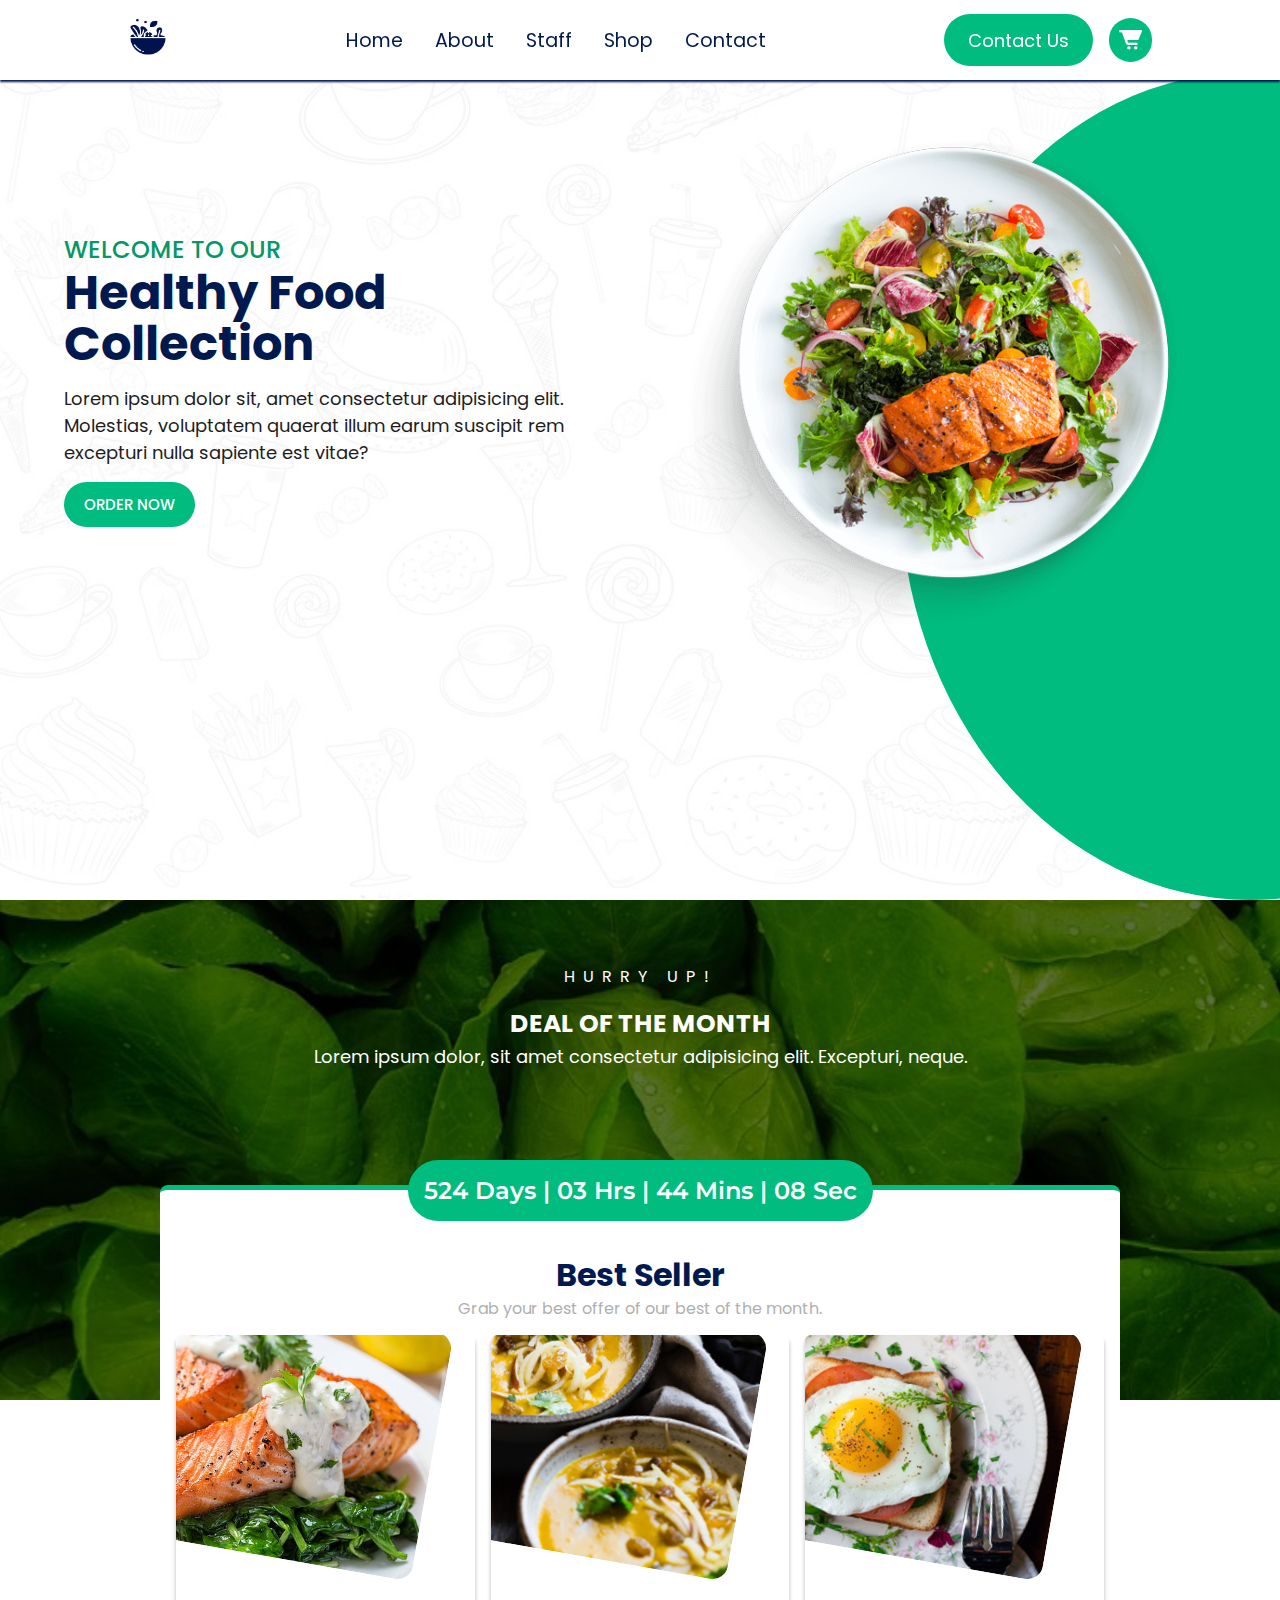
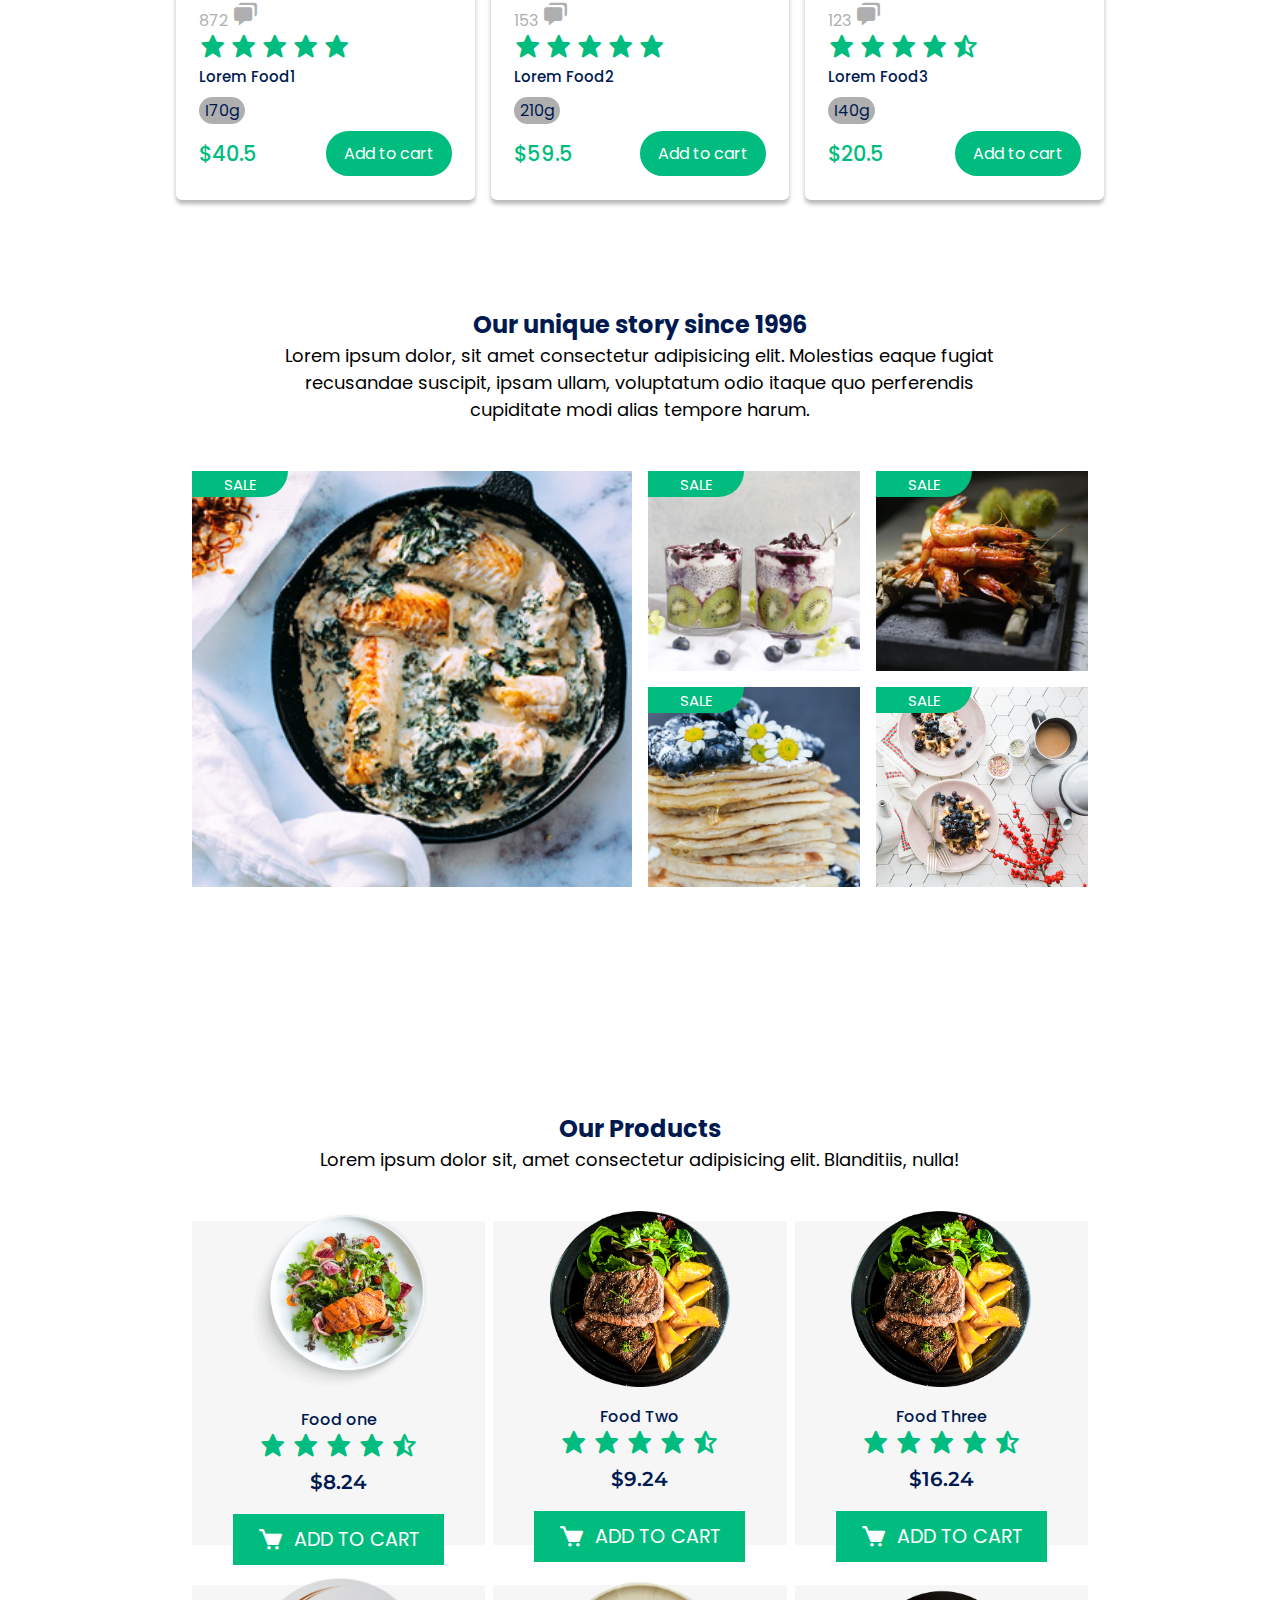
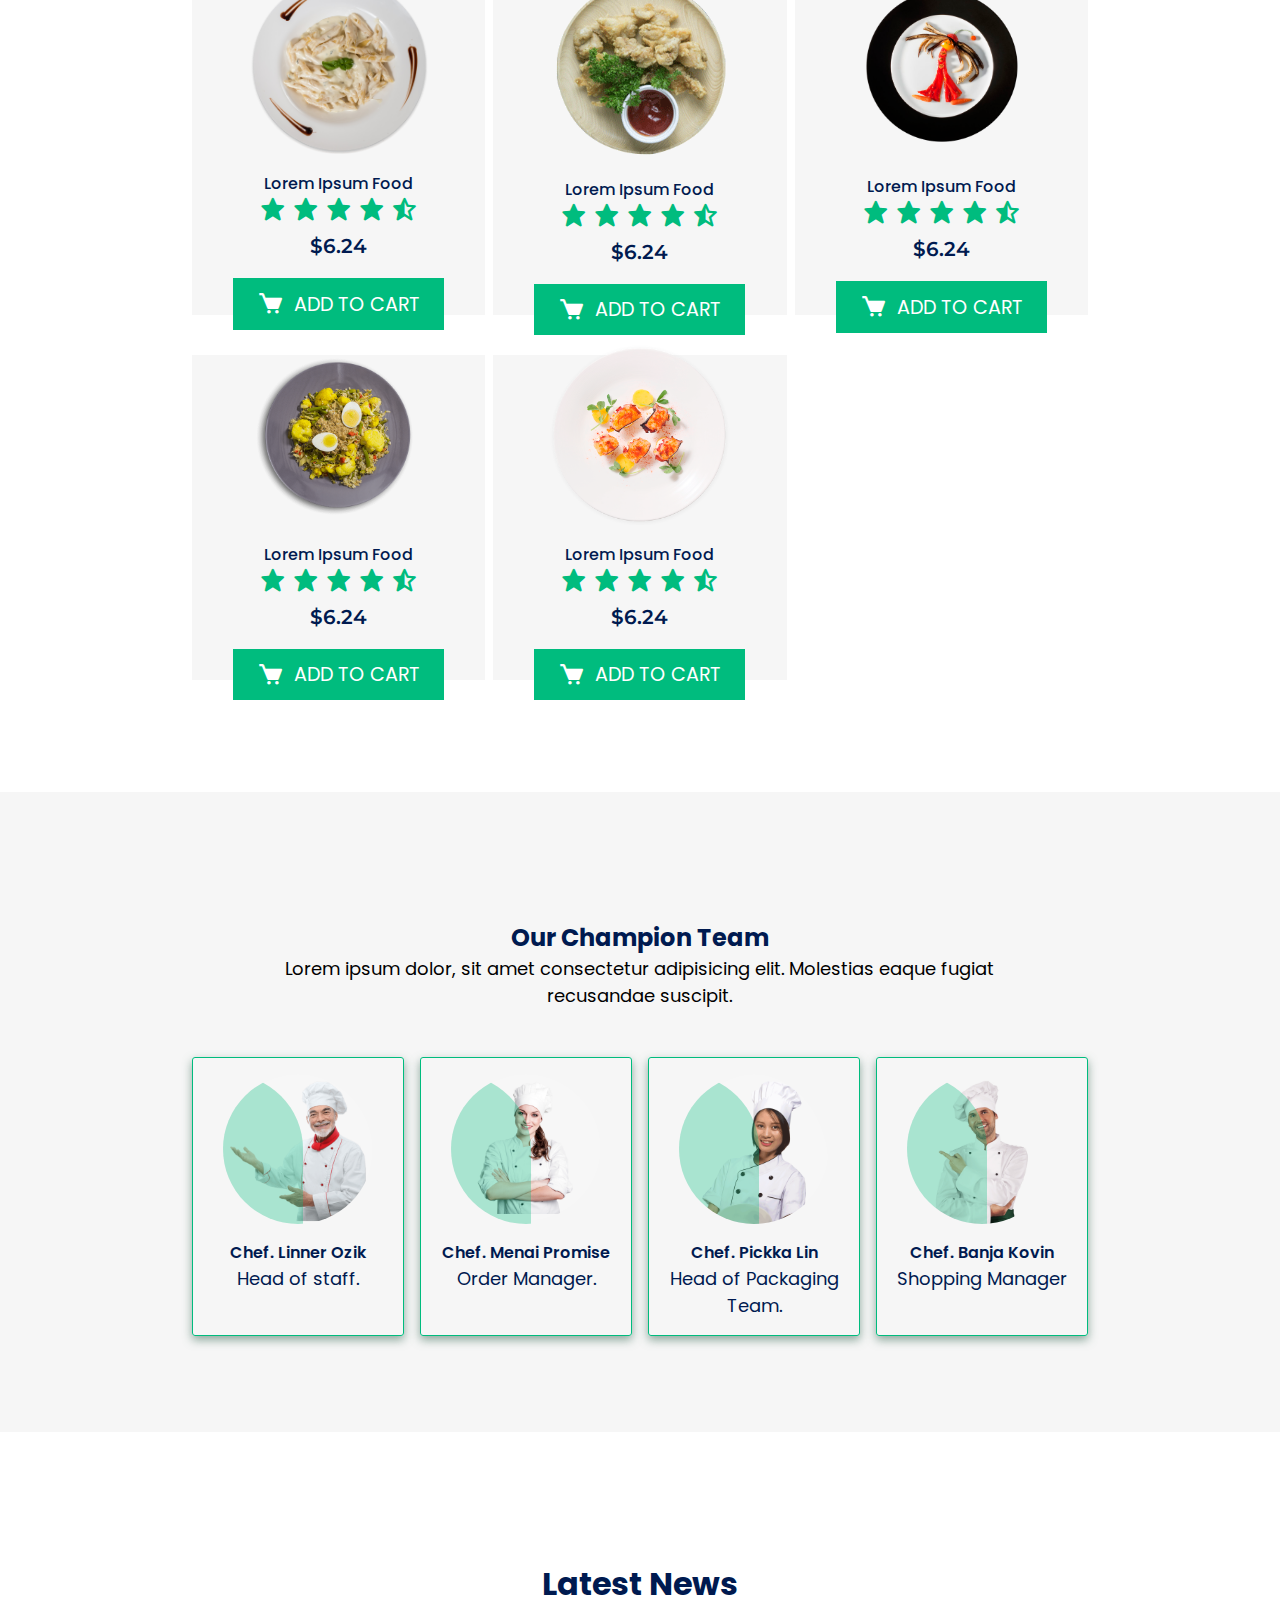
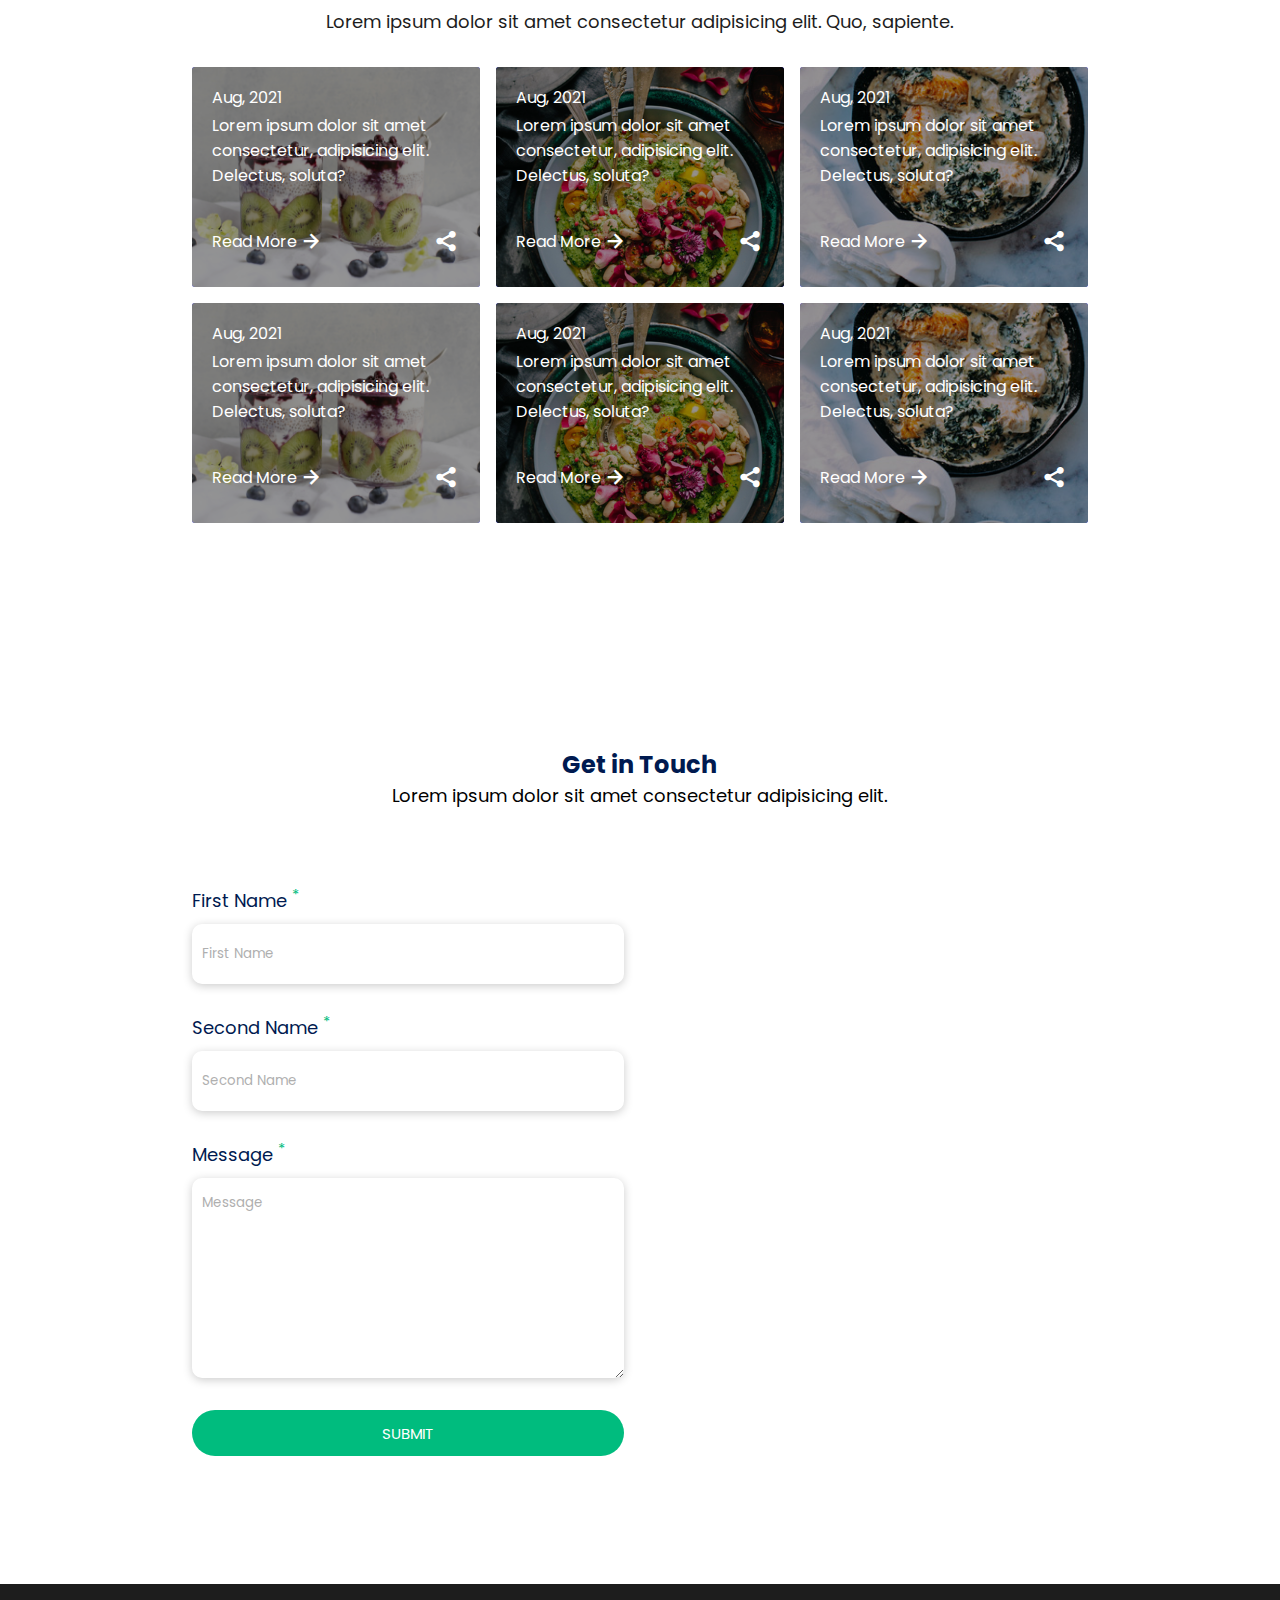
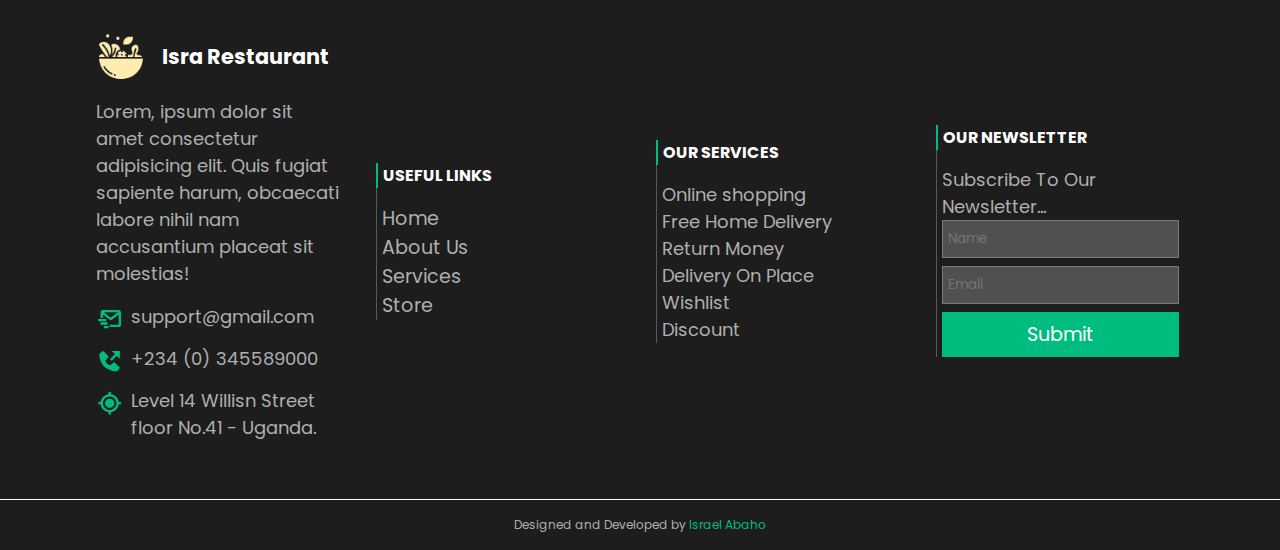
==== index.html @ c5d2b2a1 "final commitment" ====
<!DOCTYPE html>
<html lang="en">
<head>
    <meta charset="UTF-8">
    <meta http-equiv="X-UA-Compatible" content="IE=edge">
    <meta name="viewport" content="width=device-width, initial-scale=1.0">
    <title>Isra Restaurant</title>
    <link rel="stylesheet" href="./main.css">
    <link href='https://unpkg.com/boxicons@2.0.9/css/boxicons.min.css' rel='stylesheet'>
    
    
</head>
<body>

    <header class="header headerBG">
        <div class="logoDiv">
            <a href="#home"><img src="./Images/Logo.png" alt="Logo Image" class="logo"></a>
        </div>
        <div class="navBar" id="nav_bar">
            <ul class="navList">
                <li class="navItem"><a href="#home" class="navLink">Home</a></li>
                <li class="navItem"><a href="#about" class="navLink">About</a></li>
                <li class="navItem"><a href="#staff" class="navLink">Staff</a></li>
                <li class="navItem"><a href="#shop" class="navLink">Shop</a></li>
                <li class="navItem"><a href="#contact" class="navLink">Contact</a></li>
                <div class="headerFooterDiv">
                    <p><b>Isra Restaurant</b> has stored prepared and served for 25 years.</p>
                </div>
            </ul>
            <div class="closeIconDiv" id="closeId">
                <i class='bx bxs-x-circle icon closeIcon'></i>
            </div>
        </div>

        <div class="contactBtn">
            <a href="#contact" class="contactLink">Contact Us</a>
            <div class="cartDiv">
                <a href="./cart.html">  <i class='bx bxs-cart-alt icon cartIcon'></i></a>
                </div>
        </div>
        
        <div class="toggleDiv" id="toggleId">
            <i class='bx bx-dialpad-alt icon toggleIcon'></i>
        </div>

    </header>

    <section class="homeSection" id="home">

        <div class="content grid ">
            <div class="homeText">
                <span>WELCOME TO OUR</span>
                <h1 class="introText">Healthy Food Collection</h1>
                <p class="homeParagraph">
                    Lorem ipsum dolor sit, amet consectetur adipisicing elit. Molestias, voluptatem quaerat illum earum suscipit rem excepturi nulla sapiente est vitae?
                </p>

                <div class="btn">
                    <a href="#shop">Order Now</a>
                </div>
            </div>

            <div class="homeImg">
                <img src="./Images/7.png" alt="Home Food Image" class="home_Image">
            </div>

        </div>

        <div class="circle"></div>

    </section>


<!-- OFFER SECTION -------------------------------------------------->
    <section class="offerSection">
        <div class="sectionBanner">
            <span>HURRY UP!</span>
            <h1>DEAL OF THE MONTH</h1>
            <p>Lorem ipsum dolor, sit amet consectetur adipisicing elit. Excepturi, neque.</p>
        </div>
        <div class="empty"></div>
        <div class="offerContent">
            <div class="countdown">
                00  <span>Days</span> :
                00  <span>Hrs</span> :
                00 <span>Min</span> :
                00 <span>Sec</span>
            </div>

            <div class="sectionTitle">
                <h1>Best Seller</h1>
                <span class="subTitle">Grab your best offer of our best of the month.</span>
            </div>

            <div class="contentWrapper grid">
                <div class="boxDiv">
                    <div class="imgDiv">
                        <img src="./Images/image1.jpg" alt="Food Image">
                    </div>
                    <div class="imgDesc">
                        <span class="commentCount">
                            872 <i class='bx bxs-chat comIcon'></i>
                        </span>
                        <span class="stars">
                            <i class='bx bxs-star starIcon' ></i>
                            <i class='bx bxs-star starIcon' ></i>
                            <i class='bx bxs-star starIcon' ></i>
                            <i class='bx bxs-star starIcon' ></i>
                            <i class='bx bxs-star starIcon' ></i>
                        </span>
                        <span class="text">
                            Lorem Food1
                        </span>

                        <span class="Gtext">
                            I70g
                        </span>
                        <span class="price">
                            <div>$40.5</div>
                            <div> <button type="button" class="toCartBtn" value="productValue">Add to cart</button></div>
                            
                        </span>
                    </div>

                   
                </div>
                <div class="boxDiv">
                    <div class="imgDiv">
                        <img src="./Images/img21.jpg" alt="Food Image">
                    </div>
                    <div class="imgDesc">
                        <span class="commentCount">
                            153 <i class='bx bxs-chat comIcon'></i>
                        </span>
                        <span class="stars">
                            <i class='bx bxs-star starIcon' ></i>
                            <i class='bx bxs-star starIcon' ></i>
                            <i class='bx bxs-star starIcon' ></i>
                            <i class='bx bxs-star starIcon' ></i>
                            <i class='bx bxs-star starIcon' ></i>
                        </span>
                        <span class="text">
                            Lorem Food2
                        </span>

                        <span class="Gtext">
                            210g
                        </span>
                        <span class="price">
                            <div>$59.5</div>
                            <div> <button type="button" class="toCartBtn" value="productValue">Add to cart</button></div>
                            
                        </span>
                </div>
                </div>
                <div class="boxDiv">
                    <div class="imgDiv">
                        <img src="./Images/img15.jpg" alt="Food Image">
                    </div>
                    
                    <div class="imgDesc">
                        <span class="commentCount">
                            123 <i class='bx bxs-chat comIcon'></i>
                        </span>
                        <span class="stars">
                            <i class='bx bxs-star starIcon' ></i>
                            <i class='bx bxs-star starIcon' ></i>
                            <i class='bx bxs-star starIcon' ></i>
                            <i class='bx bxs-star starIcon' ></i>
                            <i class='bx bxs-star-half starIcon' ></i>
                        </span>
                        <span class="text">
                            Lorem Food3
                        </span>

                        <span class="Gtext">
                            I40g
                        </span>
                        <span class="price">
                            <div>$20.5</div>
                            <div> <button type="button" class="toCartBtn" value="productValue">Add to cart</button></div>
                            
                        </span>
                </div>

            </div>
              
        </div>

    </section>

    <!-- ABOUT  SECTION ===================================================== -->

    <section class="section aboutSection" id ="about">
        <div class="sectionContent container">
           <div class="sectionIntro">
               <div class="headerInfo">
                   <h2 class="title">Our unique story since 1996</h2>
                   <p>Lorem ipsum dolor, sit amet consectetur adipisicing elit. Molestias eaque fugiat recusandae suscipit, ipsam ullam, voluptatum odio itaque quo perferendis cupiditate modi alias tempore harum.</p>
               </div>
           </div>
           <div class="sectionData">
              <div class="leftImg">
                  <img src="./Images/img10.jpg" alt="Food Image">
              </div>
              <div class="rightImgs">
                  <div class="rightImg">
                      <img src="./Images/img4.jpg" alt="Food Image">
                  </div>
                  <div class="rightImg">
                      <img src="./Images/img1.jpg" alt="Food Image">
                  </div>
                  <div class="rightImg">
                      <img src="./Images/img12.jpg" alt="Food Image">
                  </div>
                  <div class="rightImg">
                      <img src="./Images/img5.jpg" alt="Food Image">
                  </div>
              </div>
           </div>
        </div>
    </section>

    
<!-- PRODUCT SECTION ---------------------------------------- -->
    <section class="productionSection section" id="shop"> 
        <div class="sectionIntro">
            <div class="headerInfo container">
                <h2 class="title">Our Products</h2>
                <p>Lorem ipsum dolor sit, amet consectetur adipisicing elit. Blanditiis, nulla!</p>
            </div>
        </div>
        <div class="boxesContainer container">
              <div class="boxContent">
                  <div class="boxImgDiv">
                      <img src="./Images/7.png" alt="Food Image" class="boxImg">
                  </div>
                  <div class="imgDesc">
                      <span class="imageTitle">Food one</span>
                  </div>
                  
                    <span class="stars">
                        <i class='bx bxs-star starIcon' ></i>
                        <i class='bx bxs-star starIcon' ></i>
                        <i class='bx bxs-star starIcon' ></i>
                        <i class='bx bxs-star starIcon' ></i>
                        <i class='bx bxs-star-half starIcon' ></i>
                    </span>
                    <span class="boxImgPrice">
                        $8.24
                    </span>
                    <div class="boxImgBtn">
                        <button type="button" class="addToCartBtn" ><i class='bx bxs-cart'  ></i>ADD TO CART</button>
                    </div>
              </div>
              <div class="boxContent">
                  <div class="boxImgDiv">
                      <img src="./Images/imagePng.png" alt="Food Image" class="boxImg">
                  </div>
                  <div class="imgDesc">
                      <span class="imageTitle">Food Two</span>
                  </div>
                  
                    <span class="stars">
                        <i class='bx bxs-star starIcon' ></i>
                        <i class='bx bxs-star starIcon' ></i>
                        <i class='bx bxs-star starIcon' ></i>
                        <i class='bx bxs-star starIcon' ></i>
                        <i class='bx bxs-star-half starIcon' ></i>
                    </span>
                    <span class="boxImgPrice">
                        $9.24
                    </span>
                    <div class="boxImgBtn">
                        <button type="button" class="addToCartBtn"><i class='bx bxs-cart' ></i>ADD TO CART</button>
                    </div>
              </div>
              <div class="boxContent">
                  <div class="boxImgDiv">
                      <img src="./Images/imagePng.png" alt="Food Image" class="boxImg">
                  </div>
                  <div class="imgDesc">
                      <span class="imageTitle">Food Three</span>
                  </div>
                  
                    <span class="stars">
                        <i class='bx bxs-star starIcon' ></i>
                        <i class='bx bxs-star starIcon' ></i>
                        <i class='bx bxs-star starIcon' ></i>
                        <i class='bx bxs-star starIcon' ></i>
                        <i class='bx bxs-star-half starIcon' ></i>
                    </span>
                    <span class="boxImgPrice">
                        $16.24
                    </span>
                    <div class="boxImgBtn">
                        <button type="button" class="addToCartBtn"><i class='bx bxs-cart' ></i>ADD TO CART</button>
                    </div>
              </div>
              <div class="boxContent">
                  <div class="boxImgDiv">
                      <img src="./Images/imagepng4.png" alt="Food Image" class="boxImg">
                  </div>
                  <div class="imgDesc">
                      <span class="imageTitle">Lorem Ipsum Food</span>
                  </div>
                  
                    <span class="stars">
                        <i class='bx bxs-star starIcon' ></i>
                        <i class='bx bxs-star starIcon' ></i>
                        <i class='bx bxs-star starIcon' ></i>
                        <i class='bx bxs-star starIcon' ></i>
                        <i class='bx bxs-star-half starIcon' ></i>
                    </span>
                    <span class="boxImgPrice">
                        $6.24
                    </span>
                    <div class="boxImgBtn">
                        <button type="button" class="addToCart"><i class='bx bxs-cart' ></i>ADD TO CART</button>
                    </div>
              </div>
              <div class="boxContent sHide">
                  <div class="boxImgDiv">
                      <img src="./Images/imgP.png" alt="Food Image" class="boxImg">
                  </div>
                  <div class="imgDesc">
                      <span class="imageTitle">Lorem Ipsum Food</span>
                  </div>
                  
                    <span class="stars">
                        <i class='bx bxs-star starIcon' ></i>
                        <i class='bx bxs-star starIcon' ></i>
                        <i class='bx bxs-star starIcon' ></i>
                        <i class='bx bxs-star starIcon' ></i>
                        <i class='bx bxs-star-half starIcon' ></i>
                    </span>
                    <span class="boxImgPrice">
                        $6.24
                    </span>
                    <div class="boxImgBtn">
                        <button type="button" class="addToCart"><i class='bx bxs-cart' ></i>ADD TO CART</button>
                    </div>
              </div>
              <div class="boxContent sHide">
                  <div class="boxImgDiv">
                      <img src="./Images/imgPng7.png" alt="Food Image" class="boxImg">
                  </div>
                  <div class="imgDesc">
                      <span class="imageTitle">Lorem Ipsum Food</span>
                  </div>
                  
                    <span class="stars">
                        <i class='bx bxs-star starIcon' ></i>
                        <i class='bx bxs-star starIcon' ></i>
                        <i class='bx bxs-star starIcon' ></i>
                        <i class='bx bxs-star starIcon' ></i>
                        <i class='bx bxs-star-half starIcon' ></i>
                    </span>
                    <span class="boxImgPrice">
                        $6.24
                    </span>
                    <div class="boxImgBtn">
                        <button type="button" class="addToCart"><i class='bx bxs-cart' ></i>ADD TO CART</button>
                    </div>
              </div>
              <div class="boxContent sHide">
                  <div class="boxImgDiv">
                      <img src="./Images/imgPng6.png" alt="Food Image" class="boxImg">
                  </div>
                  <div class="imgDesc">
                      <span class="imageTitle">Lorem Ipsum Food</span>
                  </div>
                  
                    <span class="stars">
                        <i class='bx bxs-star starIcon' ></i>
                        <i class='bx bxs-star starIcon' ></i>
                        <i class='bx bxs-star starIcon' ></i>
                        <i class='bx bxs-star starIcon' ></i>
                        <i class='bx bxs-star-half starIcon' ></i>
                    </span>
                    <span class="boxImgPrice">
                        $6.24
                    </span>
                    <div class="boxImgBtn">
                        <button type="button" class="addToCart"><i class='bx bxs-cart' ></i>ADD TO CART</button>
                    </div>
              </div>
              <div class="boxContent sHide">
                  <div class="boxImgDiv">
                      <img src="./Images/imgPng5.png" alt="Food Image" class="boxImg">
                  </div>
                  <div class="imgDesc">
                      <span class="imageTitle">Lorem Ipsum Food</span>
                  </div>
                  
                    <span class="stars">
                        <i class='bx bxs-star starIcon' ></i>
                        <i class='bx bxs-star starIcon' ></i>
                        <i class='bx bxs-star starIcon' ></i>
                        <i class='bx bxs-star starIcon' ></i>
                        <i class='bx bxs-star-half starIcon' ></i>
                    </span>
                    <span class="boxImgPrice">
                        $6.24
                    </span>
                    <div class="boxImgBtn">
                        <button type="button" class="addToCart"><i class='bx bxs-cart' ></i>ADD TO CART</button>
                    </div>
              </div>
          
        </div>
    </section> 

    <!-- CHEF SECTION ================================================ -->
    <section class="section staffSection" id="staff">
        <div class="sectionContent container">
           <div class="sectionIntro">
               <div class="headerInfo">
                   <h2 class="title">Our Champion Team</h2>
                   <p>Lorem ipsum dolor, sit amet consectetur adipisicing elit. Molestias eaque fugiat recusandae suscipit.</p>
               </div>
           </div>

           <div class="chefData" id="chef_Data">
            <div class="chefBox">
               <div class="chefImg"> <img src="./Images/chef4.png" alt="Food Image"></div>
                <span>Chef. Linner Ozik</span>
                <p>Head of staff.</p>
            </div>
            <div class="chefBox ">
                <div class="chefImg"> <img src="./Images/chef2.png" alt="Food Image"></div>
                <span>Chef. Menai Promise</span>
                <p>Order Manager.</p>
            </div>
            <div class="chefBox ">
                <div class="chefImg"> <img src="./Images/chef3.png" alt="Food Image"></div>
                <span>Chef. Pickka Lin</span>
                <p>Head of Packaging Team.</p>
            </div>
            <div class="chefBox ">
                <div class="chefImg"> <img src="./Images/chef1.png" alt="Food Image"></div>
                <span>Chef. Banja Kovin</span>
                <p>Shopping Manager</p>
            </div>

            <!-- <div class="btn" id="btn">
                <button type="button">View All</button>
            </div> -->
        </div>
   </div>
    </section>

    <!-- LATEST NEWS SECTION --------------------------------------------->

    <section class="newsSection section">
        <div class="container">
            <div class="sectionIntro">
                <h1 class="title">Latest News</h1>
            <p class="subTitle">Lorem ipsum dolor sit amet consectetur adipisicing elit. Quo, sapiente.</p>
            </div>
            <div class="sectionContent ">
                <div class="boxes grid ">
                    
                        <div class="box">
                            <img src="./Images/img4.jpg" alt="Food image">
                            <div class="boxInfo">
                             <div class="infoTop">
                                 <span class="date">Aug, 2021</span>
                                 <span class="details">Lorem ipsum dolor sit amet consectetur, adipisicing elit. Delectus, soluta?</span>
                             </div>
                             <div class="infoBottom">
                                 <a href="#">Read More <i class='bx bx-right-arrow-alt'></i></a>
                                 <i class='bx bxs-share-alt shareIcon' ></i>
                             </div>
                            </div>
                         </div>
                  
                   
                        <div class="box">
                            <img src="./Images/img7.jpg" alt="Food image">
                            <div class="boxInfo">
                             <div class="infoTop">
                                 <span class="date">Aug, 2021</span>
                                 <span class="details">Lorem ipsum dolor sit amet consectetur, adipisicing elit. Delectus, soluta?</span>
                             </div>
                             <div class="infoBottom">
                                 <a href="#">Read More <i class='bx bx-right-arrow-alt'></i></a>
                                 <i class='bx bxs-share-alt shareIcon' ></i>
                             </div>
                            </div>
                         </div>
                    
                    
                        <div class="box">
                            <img src="./Images/img10.jpg" alt="Food image">
                            <div class="boxInfo">
                             <div class="infoTop">
                                 <span class="date">Aug, 2021</span>
                                 <span class="details">Lorem ipsum dolor sit amet consectetur, adipisicing elit. Delectus, soluta?</span>
                             </div>
                             <div class="infoBottom">
                                 <a href="#">Read More <i class='bx bx-right-arrow-alt'></i></a>
                                 <i class='bx bxs-share-alt shareIcon' ></i>
                             </div>
                            </div>
                         </div>
                        <div class="box sHideNews">
                            <img src="./Images/img4.jpg" alt="Food image">
                            <div class="boxInfo">
                             <div class="infoTop">
                                 <span class="date">Aug, 2021</span>
                                 <span class="details">Lorem ipsum dolor sit amet consectetur, adipisicing elit. Delectus, soluta?</span>
                             </div>
                             <div class="infoBottom">
                                 <a href="#">Read More <i class='bx bx-right-arrow-alt'></i></a>
                                 <i class='bx bxs-share-alt shareIcon' ></i>
                             </div>
                            </div>
                         </div>
                  
                   
                        <div class="box sHideNews">
                            <img src="./Images/img7.jpg" alt="Food image">
                            <div class="boxInfo">
                             <div class="infoTop">
                                 <span class="date">Aug, 2021</span>
                                 <span class="details">Lorem ipsum dolor sit amet consectetur, adipisicing elit. Delectus, soluta?</span>
                             </div>
                             <div class="infoBottom">
                                 <a href="#">Read More <i class='bx bx-right-arrow-alt'></i></a>
                                 <i class='bx bxs-share-alt shareIcon' ></i>
                             </div>
                            </div>
                         </div>
                    
                    
                        <div class="box sHideNews">
                            <img src="./Images/img10.jpg" alt="Food image">
                            <div class="boxInfo">
                             <div class="infoTop">
                                 <span class="date">Aug, 2021</span>
                                 <span class="details">Lorem ipsum dolor sit amet consectetur, adipisicing elit. Delectus, soluta?</span>
                             </div>
                             <div class="infoBottom">
                                 <a href="#">Read More <i class='bx bx-right-arrow-alt'></i></a>
                                 <i class='bx bxs-share-alt shareIcon' ></i>
                             </div>
                            </div>
                         </div>
                

                </div>
              
            </div>
        </div>
    </section>

    <!-- CONTACT US SECTION -->

   <section class="contactSection section" id="contact">
       <div class="contactContent container">
           <div class="sectionIntro">
            <h2 class="title">
                Get in Touch
            </h2>
            <p class="subTitle">Lorem ipsum dolor sit amet consectetur adipisicing elit.</p>
        </div>
        <div class="contactRow">
            <div class="col">
                <form action="">
                    <div class="names">
                        <div>
                        <label for="FName">First Name <sup>*</sup></label>
                        <input type="text" id="SName" required placeholder="First Name">
                        </div>
                        <div>
                        <label for="SName">Second Name <sup>*</sup></label>
                        <input type="text" id="SName" required placeholder="Second Name">
                        </div>
                    </div>
            
                    <label for="Message">Message <sup>*</sup></label>
                    <textarea  id="Message" placeholder="Message" ></textarea>
            
                    <button type="submit">Submit</button>
                </form>
            </div>
            
            <div class="col">
                <iframe src="https://www.google.com/maps/embed?pb=!1m16!1m12!1m3!1d31918.52213869919!2d32.47193393817056!3d0.0708801958627508!2m3!1f0!2f0!3f0!3m2!1i1024!2i768!4f13.1!2m1!1sla%20feve%20hotel%20entebbe!5e0!3m2!1sen!2sug!4v1631544401631!5m2!1sen!2sug"  style="border:0;" allowfullscreen=""></iframe>
            </div>
        </div>
            
       </div>
   </section>

    
<!-- FOOTER SECTION ----------------------- -->
<section class="footerSection">
    <div class="contentContainer container">
        <div class="footerIntro">
            <div class="footerLogoDiv">
                <img src="./Images/Logo.png" class="logo">
                <span class="hotelName">
                    Isra Restaurant
                </span>
            </div>
            <p>Lorem, ipsum dolor sit amet consectetur adipisicing elit. Quis fugiat sapiente harum, obcaecati labore nihil nam accusantium placeat sit molestias!</p>

            <div class="footContactDetails">
                <div class="info">
                    <div class="iconDiv"><i class='bx bx-mail-send' ></i></div>
                    <span>support@gmail.com</span>
                </div>

                <div class="info">
                    <div class="iconDiv"><i class='bx bxs-phone-outgoing'></i></div>
                    <span>+234 (0) 345589000</span>
                </div>

                <div class="info">
                    <div class="iconDiv"><i class='bx bx-current-location' ></i></div>
                    <span>Level 14 Willisn Street floor No.41 - Uganda.</span>
                </div>
            </div>
        </div>

        <div class="linksDiv">
            <div class="footersectionTitle">
                <h5>USEFUL LINKS</h5>
            </div>
            <ul>
                <li class="navItem"><a href="#Home" class="navLink">Home</a></li>
                <li class="navItem"><a href="#about" class="navLink">About Us</a></li>
                <li class="navItem"><a href="#services" class="navLink">Services</a></li>
                <li class="navItem"><a href="#store" class="navLink">Store</a></li>
            </ul>
        </div>

        <div class="linksDiv">
            <div class="footersectionTitle">
                <h5>OUR SERVICES</h5>
            </div>
            <ul>
                <span>Online shopping</span>
                <span>Free Home Delivery</span>
                <span>Return Money</span>
                <span>Delivery On Place</span>
                <span>Wishlist</span>
                <span>Discount</span>
            </ul>
        </div>

        <div class="linksDiv footerForm">
            <div class="footersectionTitle">
                <h5> OUR NEWSLETTER</h5>
            </div>
             
            <form action="">
                <label> Subscribe To Our Newsletter...</label>
                <input type="text" placeholder="Name" required>
                <input type="email" placeholder="Email" required>
                <button type="submit">Submit</button>
            </form>
        </div>

    </div>
    <div class="copyrightDiv">
        Designed and Developed by <span>Israel Abaho</span>
    </div>
</section>



<script src="./main.js"></script>
</body>
</html>
---- main.css ----
@import url("https://fonts.googleapis.com/css2?family=Poppins:wght@300;400;500&display=swap");
@import url("https://fonts.googleapis.com/css2?family=Montserrat:wght@500;600&display=swap");
:root {
  --primaryColor: rgb(0, 188, 126);
  --primaryHover: rgb(5, 151, 103);
  --secondaryColor: rgb(0, 26, 80);
  --secondaryHover: rgb(2, 36, 107);
  --textColor: rgb(255, 255, 255);
  --footerBgColor: rgb(29, 29, 29);
  --paragraphColor: rgb(175, 175, 175);
  --greyBG: rgb(246, 246, 246);
}

* {
  padding: 0;
  margin: 0;
  -webkit-box-sizing: border-box;
          box-sizing: border-box;
  font-family: "Poppins", sans-serif;
}

html {
  scroll-behavior: smooth;
}

img {
  width: 100%;
}

.grid {
  display: -ms-grid;
  display: grid;
  gap: 1rem;
}

.container {
  margin-left: 1.5rem;
  margin-right: 1.5rem;
}

.section {
  padding: 4rem 0 2rem;
}

.icon {
  font-size: 2rem;
}

.btn {
  margin: 1rem 0;
}

a {
  text-decoration: none;
}

li {
  list-style: none;
}

.section .title {
  color: var(--secondaryColor);
  text-align: center;
}

.header {
  position: fixed;
  height: 3rem;
  width: 100%;
  display: -webkit-box;
  display: -ms-flexbox;
  display: flex;
  -webkit-box-align: center;
      -ms-flex-align: center;
          align-items: center;
  -webkit-box-pack: justify;
      -ms-flex-pack: justify;
          justify-content: space-between;
  padding: 2rem 1rem;
  background: white;
  -webkit-box-shadow: 0 2px 2px var(--secondaryColor);
          box-shadow: 0 2px 2px var(--secondaryColor);
  z-index: 100;
}

.header .logoDiv {
  padding: 1rem 0;
}

.header .logoDiv .logo {
  width: 40px;
  cursor: pointer;
}

.header .toggleDiv .toggleIcon {
  color: var(--secondaryColor);
  font-weight: 500;
  font-size: 2rem;
  cursor: pointer;
}

.contactBtn {
  display: -webkit-box;
  display: -ms-flexbox;
  display: flex;
  -webkit-box-align: center;
      -ms-flex-align: center;
          align-items: center;
}

.contactBtn .contactLink {
  padding: 0.8rem 1.5rem;
  background: var(--primaryColor);
  border-radius: 3rem;
  color: var(--textColor);
}

.contactBtn .contactLink:hover {
  background: var(--primaryHover);
}

.contactBtn .cartDiv {
  margin-left: 1rem;
}

.contactBtn .cartDiv .cartIcon {
  color: var(--textColor);
  cursor: pointer;
  font-size: 1.8rem;
  -webkit-transition: color 0.2s;
  transition: color 0.2s;
  background: var(--primaryColor);
  padding: 8px;
  border-radius: 50%;
}

.contactBtn .cartDiv .cartIcon:hover {
  color: var(--secondaryHover);
}

.contactBtn .contactBtn:hover {
  background: var(--primaryHover);
}

@media screen and (max-width: 767px) {
  .navBar {
    position: fixed;
    background: var(--primaryColor);
    left: 0;
    right: 0;
    top: -500%;
    padding: 2rem;
    border-bottom: 2px solid var(--secondaryColor);
    -webkit-transition: 0.3s;
    transition: 0.3s;
    z-index: 100;
  }
  .navBar .navList {
    display: -ms-grid;
    display: grid;
    -webkit-box-align: center;
        -ms-flex-align: center;
            align-items: center;
    -webkit-box-pack: center;
        -ms-flex-pack: center;
            justify-content: center;
    text-align: center;
    gap: 1.5rem;
  }
  .navBar .navList .navItem .navLink {
    font-size: 1.1rem;
    color: var(--textColor);
    font-weight: 400;
    position: relative;
  }
  .navBar .navList .navItem .navLink::before {
    content: "";
    position: absolute;
    height: 2px;
    width: 100%;
    background: var(--secondaryColor);
    bottom: -4px;
    border-radius: 3rem;
    -webkit-transition: 0.3s;
    transition: 0.3s;
    -webkit-transform: scale(0);
            transform: scale(0);
  }
  .navBar .navList .navItem .navLink:hover::before {
    -webkit-transform: scale(1);
            transform: scale(1);
  }
  .navBar .navList .navItem .navLink:hover {
    font-weight: 500;
    letter-spacing: 1px;
    color: var(--secondaryColor);
    -webkit-transition: 0.2s;
    transition: 0.2s;
  }
  .navBar .navList .headerFooterDiv {
    color: var(--textColor);
    margin-top: 1rem;
    padding-top: 10px;
    border-top: 1.5px solid var(--textColor);
  }
  .closeIconDiv {
    position: absolute;
    top: 1rem;
  }
  .closeIconDiv .closeIcon {
    color: var(--textColor);
    -webkit-transition: 0.2s;
    transition: 0.2s;
    cursor: pointer;
  }
  .closeIconDiv .closeIcon:hover {
    -webkit-transform: rotate(360deg);
            transform: rotate(360deg);
    color: var(--secondaryColor);
  }
}

.showNavBar {
  top: 0;
}

.homeSection {
  width: 100%;
  height: 100vh;
  background: url(./Images/bannerImg.jpg);
  background-position: center;
  background-size: cover;
  padding-top: 6rem;
  position: relative;
  overflow: hidden;
}

.homeSection .content {
  margin-left: 1.5rem;
  margin-right: 1.5rem;
  display: -ms-grid;
  display: grid;
  gap: 0.5rem;
}

.homeSection .homeText span {
  color: var(--primaryHover);
  font-weight: 500;
  padding: 1rem 0;
}

.homeSection .homeText .introText {
  font-size: 2.5rem;
  line-height: 3.2rem;
  padding-bottom: 1rem;
  color: var(--secondaryColor);
}

.homeSection .homeText .homeParagraph {
  color: var(--footerBgColor);
  max-width: 500px;
}

.homeSection .homeText .btn {
  background: var(--primaryColor);
  padding: 10px 20px;
  border-radius: 3rem;
  cursor: pointer;
  width: -webkit-max-content;
  width: -moz-max-content;
  width: max-content;
}

.homeSection .homeText .btn a {
  color: var(--textColor);
  text-transform: uppercase;
  font-weight: 500;
  font-size: 15px;
}

.homeSection .homeText .btn:hover {
  background: var(--primaryHover);
}

.homeSection .homeImg {
  -ms-flex-item-align: center;
      -ms-grid-row-align: center;
      align-self: center;
  -ms-grid-column-align: center;
      justify-self: center;
  z-index: 2;
}

.homeSection .circle {
  position: absolute;
  content: "";
  height: 300px;
  width: 100%;
  border-radius: 50%;
  background: var(--primaryColor);
  bottom: -190px;
  left: 0;
  right: 0;
  z-index: 1;
}

.offerSection {
  width: 100%;
  position: relative;
}

.sectionBanner {
  background: -webkit-gradient(linear, left top, left bottom, from(rgba(0, 0, 0, 0.575)), to(rgba(0, 0, 0, 0.52))), url(./Images/img13.jpg);
  background: linear-gradient(rgba(0, 0, 0, 0.575), rgba(0, 0, 0, 0.52)), url(./Images/img13.jpg);
  height: 1000px;
  background-position: center;
  background-size: cover;
  background-repeat: no-repeat;
  display: -webkit-box;
  display: -ms-flexbox;
  display: flex;
  -webkit-box-orient: vertical;
  -webkit-box-direction: normal;
      -ms-flex-direction: column;
          flex-direction: column;
  -webkit-box-align: center;
      -ms-flex-align: center;
          align-items: center;
  padding-top: 3rem;
  text-align: center;
  color: var(--textColor);
}

.sectionBanner span {
  letter-spacing: 0.5rem;
  padding: 1rem;
}

.sectionBanner h1 {
  font-size: 25px;
}

.sectionBanner p {
  max-width: 80%;
  text-align: center;
  font-size: 13px;
}

.empty {
  width: 100%;
  height: 65vh;
}

.offerContent {
  position: absolute;
  background: #fff;
  top: 20%;
  width: 90%;
  left: 50%;
  right: 50%;
  -webkit-transform: translateX(-50%);
          transform: translateX(-50%);
  border-top: 5px solid var(--primaryColor);
  border-radius: 0.5rem;
}

.offerContent .countdown {
  margin: auto;
  background: var(--primaryColor);
  color: var(--textColor);
  padding: 1rem;
  width: -webkit-max-content;
  width: -moz-max-content;
  width: max-content;
  font-size: 0.85rem;
  border-radius: 2rem;
  -webkit-transform: translateY(-30px);
          transform: translateY(-30px);
  font-family: "montserrat", "san serif";
  font-weight: 600;
}

.offerContent .countdown span {
  margin: 0 1rem;
}

.offerContent .sectionTitle {
  display: -ms-grid;
  display: grid;
  text-align: center;
  padding-bottom: 1rem;
}

.offerContent .sectionTitle h1 {
  color: var(--secondaryColor);
}

.offerContent .sectionTitle .subTitle {
  padding: 0 1rem;
  line-height: 20px;
  color: var(--paragraphColor);
}

.offerContent .contentWrapper {
  padding: 0 1rem;
  gap: 1rem;
}

.offerContent .contentWrapper .boxDiv {
  display: -webkit-box;
  display: -ms-flexbox;
  display: flex;
  -webkit-box-align: center;
      -ms-flex-align: center;
          align-items: center;
  -webkit-box-orient: vertical;
  -webkit-box-direction: normal;
      -ms-flex-direction: column;
          flex-direction: column;
  -webkit-box-pack: center;
      -ms-flex-pack: center;
          justify-content: center;
  border-radius: 6px;
  -webkit-box-shadow: 0 4px 4px #b9b8b8;
          box-shadow: 0 4px 4px #b9b8b8;
  -webkit-transition: 0.3s;
  transition: 0.3s;
  overflow: hidden;
}

.offerContent .contentWrapper .boxDiv:hover {
  -webkit-transform: translateY(-5px);
          transform: translateY(-5px);
}

.offerContent .contentWrapper .boxDiv .imgDiv {
  height: 250px;
  width: 400px;
  overflow: hidden;
  border-radius: 1rem;
  -webkit-transform: rotate(10deg) translate(-95px, -20px);
          transform: rotate(10deg) translate(-95px, -20px);
}

.offerContent .contentWrapper .boxDiv .imgDiv img {
  height: 100%;
  width: 100%;
  -o-object-fit: cover;
     object-fit: cover;
  -webkit-transition: 0.6s;
  transition: 0.6s;
}

.offerContent .contentWrapper .boxDiv .imgDiv img:hover {
  -webkit-transform: scale(1.1);
          transform: scale(1.1);
}

.offerContent .contentWrapper .boxDiv .imgDesc {
  padding: 1rem 0.5rem;
  width: 90%;
}

.offerContent .contentWrapper .boxDiv .imgDesc .text {
  display: block;
  margin-bottom: 10px;
  color: var(--secondaryColor);
  font-size: 15px;
  font-weight: 500;
}

.offerContent .contentWrapper .boxDiv .imgDesc .Gtext {
  background: var(--paragraphColor);
  padding: 2px 6px;
  border-radius: 1rem;
  color: var(--secondaryColor);
}

.offerContent .contentWrapper .boxDiv .imgDesc .stars {
  color: var(--primaryColor);
}

.offerContent .contentWrapper .boxDiv .imgDesc .commentCount {
  display: block;
  color: var(--paragraphColor);
}

.offerContent .contentWrapper .boxDiv .imgDesc .price {
  color: var(--primaryColor);
  font-size: 1.3rem;
  font-weight: 500;
  display: -webkit-box;
  display: -ms-flexbox;
  display: flex;
  -webkit-box-align: center;
      -ms-flex-align: center;
          align-items: center;
  -webkit-box-pack: justify;
      -ms-flex-pack: justify;
          justify-content: space-between;
  font-family: "Montserrat", sans-serif;
}

.offerContent .contentWrapper .boxDiv button {
  background: var(--primaryColor);
  border: 2px solid var(--primaryColor);
  padding: 0.5rem 1rem;
  border-radius: 3rem;
  color: var(--textColor);
  font-size: 400;
  margin: 0.5rem 0;
  font-size: 1rem;
}

.offerContent .contentWrapper .boxDiv button:hover {
  background: var(--primaryHover);
}

.offerContent .contentWrapper .boxDiv button:focus {
  outline: none;
}

.aboutSection {
  margin-top: 20rem;
}

.sectionIntro {
  width: 100%;
  padding: 2rem 0;
  text-align: center;
  margin: 0 auto 1rem;
}

.sectionData {
  display: -ms-grid;
  display: grid;
  gap: 1rem;
}

.rightImgs {
  display: -ms-grid;
  display: grid;
  gap: 1rem;
}

.rightImgs .rightImg {
  height: 200px;
  overflow: hidden;
}

.rightImgs .rightImg img {
  height: 100%;
  -o-object-fit: cover;
     object-fit: cover;
  width: 100%;
}

.sectionData .leftImg,
.rightImgs div {
  position: relative;
  display: -ms-grid;
  display: grid;
}

.sectionData .leftImg::before,
.rightImgs div::before {
  position: absolute;
  content: "Lorem Food";
  height: 0%;
  width: 90%;
  background: rgba(0, 188, 125, 0.712);
  color: var(--textColor);
  justify-self: center;
  -ms-flex-item-align: center;
      align-self: center;
  -webkit-transition: 0.5s;
  transition: 0.5s;
  text-align: center;
  font-size: 15px;
  font-weight: bold;
  overflow: hidden;
  display: -webkit-box;
  display: -ms-flexbox;
  display: flex;
  -webkit-box-pack: center;
      -ms-flex-pack: center;
          justify-content: center;
  -webkit-box-align: center;
      -ms-flex-align: center;
          align-items: center;
}

.sectionData .leftImg:hover::before,
.rightImgs div:hover::before {
  height: 70%;
}

.sectionData .leftImg,
.rightImgs div {
  position: relative;
}

.sectionData .leftImg::after,
.rightImgs div::after {
  position: absolute;
  content: "SALE";
  height: 10px;
  width: 80px;
  background: var(--primaryColor);
  color: var(--textColor);
  top: 0;
  left: 0;
  font-size: 15px;
  padding: 0.5rem;
  display: -webkit-box;
  display: -ms-flexbox;
  display: flex;
  -webkit-box-align: center;
      -ms-flex-align: center;
          align-items: center;
  -webkit-box-pack: center;
      -ms-flex-pack: center;
          justify-content: center;
  border-bottom-right-radius: 2rem;
}

.staffSection {
  background: var(--greyBG);
}

.chefData {
  display: -ms-grid;
  display: grid;
  gap: 1rem;
}

.chefData .btn {
  display: inline-block;
  margin: auto;
}

.chefData .btn button {
  padding: 0.7rem 1.5rem;
  background: var(--secondaryColor);
  border-radius: 3rem;
  color: var(--textColor);
  border: none;
  font-size: 15px;
}

.chefData .btn button:hover {
  background: var(--secondaryHover);
}

.chefData .btn button:focus {
  outline: none;
}

.chefData .chefBox {
  -webkit-box-align: center;
      -ms-flex-align: center;
          align-items: center;
  text-align: center;
  color: var(--secondaryColor);
  border: 1px solid var(--primaryColor);
  padding: 1rem;
  border-radius: 3px;
  -webkit-box-shadow: 0 4px 10px rgba(88, 129, 112, 0.678);
          box-shadow: 0 4px 10px rgba(88, 129, 112, 0.678);
  -webkit-transition: 0.3s;
  transition: 0.3s;
}

.chefData .chefBox:hover {
  -webkit-transform: translateY(-10px);
          transform: translateY(-10px);
}

.chefData .chefBox span {
  font-weight: 600;
}

.chefData .chefImg {
  margin: auto;
  border-radius: 50%;
  height: 150px;
  width: 150px;
  position: relative;
  overflow: hidden;
  margin-bottom: 1rem;
}

.chefData .chefImg img {
  border-radius: 50%;
  -o-object-fit: cover;
     object-fit: cover;
}

.chefData .chefImg::after {
  position: absolute;
  content: "";
  border-radius: 50% 50% 0% 20%;
  background: rgba(0, 188, 125, 0.315);
  height: 100%;
  width: 100%;
  left: -70px;
}

.newsSection .sectionIntro {
  width: 100%;
  margin: auto;
  text-align: center;
}

.newsSection .sectionIntro .title {
  color: var(--secondaryColor);
}

.newsSection .sectionIntro .subTitle {
  color: var(--footerBgColor);
}

.newsSection .boxes .box {
  position: relative;
  height: 220px;
  width: 100%;
  max-width: 500px;
  border-radius: 3px;
  overflow: hidden;
  background: blue;
  color: var(--textColor);
}

.newsSection .boxes .box img {
  height: 100%;
  -o-object-fit: cover;
     object-fit: cover;
  width: 100%;
}

.newsSection .boxes .box::before {
  content: "";
  background: rgba(3, 3, 3, 0.424);
  position: absolute;
  height: 100%;
  width: 100%;
  top: 0;
  left: 0;
  z-index: 0;
}

.newsSection .boxes .box .boxInfo {
  position: absolute;
  height: 100%;
  width: 100%;
  top: 0;
  left: 0;
  padding: 10px 20px;
  z-index: 1;
}

.newsSection .boxes .box .boxInfo .infoTop {
  display: -ms-grid;
  display: grid;
  margin: 5px 0 20px 0;
}

.newsSection .boxes .box .boxInfo .infoTop .date {
  padding: 3px 0;
}

.newsSection .boxes .box .boxInfo .infoBottom {
  display: -webkit-box;
  display: -ms-flexbox;
  display: flex;
  -webkit-box-align: center;
      -ms-flex-align: center;
          align-items: center;
  -webkit-box-pack: justify;
      -ms-flex-pack: justify;
          justify-content: space-between;
  margin-top: 40px;
}

.newsSection .boxes .box .boxInfo .infoBottom .shareIcon:hover {
  color: var(--primaryColor);
}

.newsSection .boxes .box .boxInfo .infoBottom a {
  color: var(--textColor);
  cursor: pointer;
  display: -webkit-box;
  display: -ms-flexbox;
  display: flex;
  -webkit-box-align: center;
      -ms-flex-align: center;
          align-items: center;
}

.newsSection .boxes .box .boxInfo .infoBottom a .bx {
  -webkit-transition: 0.3s;
  transition: 0.3s;
}

.newsSection .boxes .box .boxInfo .infoBottom a:hover .bx {
  -webkit-transform: translateX(2px);
          transform: translateX(2px);
}

.cartSection {
  background: var(--greyBG);
}

.cartSection .itemPrice,
.cartSection .qnty {
  font-family: "montserrat";
  font-weight: 600;
}

.cartSection .sectionTop {
  display: -webkit-box;
  display: -ms-flexbox;
  display: flex;
  width: 100%;
  -webkit-box-align: center;
      -ms-flex-align: center;
          align-items: center;
  margin-bottom: 1rem;
  -webkit-box-pack: justify;
      -ms-flex-pack: justify;
          justify-content: space-between;
  padding: 1rem;
  color: var(--secondaryColor);
  background: var(--primaryColor);
}

.cartSection .sectionTop .iconLeft,
.cartSection .sectionTop .cartIcon {
  font-size: 1.8rem;
  -webkit-transition: color 0.2s;
  transition: color 0.2s;
}

.cartSection .sectionTop .iconLeft:hover,
.cartSection .sectionTop .cartIcon:hover {
  color: var(--secondaryHover);
}

.cartSection .sectionTop .text {
  font-size: 17px;
  font-weight: 500;
}

.cartSection .middleSection {
  width: 100%;
  padding: 0 1rem;
}

.cartSection .middleSection .firstSide {
  display: -webkit-box;
  display: -ms-flexbox;
  display: flex;
  -webkit-box-align: center;
      -ms-flex-align: center;
          align-items: center;
  width: 100%;
  margin-bottom: 1rem;
  -webkit-box-shadow: 2px 2px 4px #ccc;
          box-shadow: 2px 2px 4px #ccc;
  padding: .5rem 1rem;
}

.cartSection .middleSection .firstSide:hover {
  background: #fbfbfb;
}

.cartSection .middleSection .firstSide .itemName {
  font-weight: 500;
}

.cartSection .middleSection .firstSide .imgDivv {
  display: -webkit-box;
  display: -ms-flexbox;
  display: flex;
  -webkit-box-orient: vertical;
  -webkit-box-direction: normal;
      -ms-flex-direction: column;
          flex-direction: column;
  -webkit-box-pack: justify;
      -ms-flex-pack: justify;
          justify-content: space-between;
  -webkit-box-flex: 1;
      -ms-flex: 1;
          flex: 1;
}

.cartSection .middleSection .firstSide img {
  width: 80px;
  height: 80px;
  margin-right: 1rem;
  border: 5px solid rgba(221, 221, 221, 0.781);
}

.cartSection .middleSection .firstSide .closeIcon {
  color: var(--secondaryColor);
}

.cartSection .middleSection .firstSide .topSide {
  display: -webkit-box;
  display: -ms-flexbox;
  display: flex;
  width: 100%;
  -webkit-box-align: center;
      -ms-flex-align: center;
          align-items: center;
  -webkit-box-pack: justify;
      -ms-flex-pack: justify;
          justify-content: space-between;
  color: var(--secondaryColor);
}

.cartSection .middleSection .firstSide .itemGram {
  display: block;
  color: var(--paragraphColor);
}

.cartSection .middleSection .firstSide .bottomSide {
  display: -webkit-box;
  display: -ms-flexbox;
  display: flex;
  -webkit-box-align: center;
      -ms-flex-align: center;
          align-items: center;
  -webkit-box-pack: justify;
      -ms-flex-pack: justify;
          justify-content: space-between;
}

.cartSection .middleSection .firstSide .bottomSide .itemPrice {
  font-weight: 600;
  color: var(--secondaryColor);
}

.cartSection .middleSection .firstSide .bottomSide .controls {
  display: -webkit-box;
  display: -ms-flexbox;
  display: flex;
}

.cartSection .middleSection .firstSide .bottomSide .controls .count {
  padding: 0 10px;
  color: var(--secondaryColor);
}

.cartSection .middleSection .firstSide .bottomSide .controls .minusIcon,
.cartSection .middleSection .firstSide .bottomSide .controls .plusIcon {
  border: 1px solid var(--primaryColor);
  border-radius: 50%;
  height: 25px;
  width: 25px;
  display: -webkit-box;
  display: -ms-flexbox;
  display: flex;
  -webkit-box-align: center;
      -ms-flex-align: center;
          align-items: center;
  -webkit-box-pack: center;
      -ms-flex-pack: center;
          justify-content: center;
  color: var(--secondaryColor);
}

.cartSection .middleSection .firstSide .bottomSide .controls .minusIcon:hover,
.cartSection .middleSection .firstSide .bottomSide .controls .plusIcon:hover {
  background: var(--primaryColor);
  color: var(--textColor);
}

.cartSection .middleSection .cartPromoDiv {
  width: 100%;
  display: -webkit-box;
  display: -ms-flexbox;
  display: flex;
  -webkit-box-align: center;
      -ms-flex-align: center;
          align-items: center;
  -webkit-box-pack: justify;
      -ms-flex-pack: justify;
          justify-content: space-between;
  padding: 10px 5px;
  background: var(--textColor);
  color: var(--paragraphColor);
  border-radius: 3px;
  margin: 1rem 0;
  -webkit-box-shadow: 2px 2px 4px #ccc;
          box-shadow: 2px 2px 4px #ccc;
}

.cartSection .middleSection .cartPromoDiv .cta {
  background: var(--primaryColor);
  padding: 5px 10px;
  color: var(--textColor);
  border-radius: 3px;
}

.cartSection .middleSection .cartPromoDiv .cta:hover {
  background: var(--primaryHover);
}

.cartSection .calcSection {
  padding: 1rem;
}

.cartSection .calcSection .row {
  display: -webkit-box;
  display: -ms-flexbox;
  display: flex;
  -webkit-box-align: center;
      -ms-flex-align: center;
          align-items: center;
  -webkit-box-pack: justify;
      -ms-flex-pack: justify;
          justify-content: space-between;
  width: 100%;
  padding: 1rem 0;
  border-bottom: 1px solid var(--textColor);
}

.cartSection .calcSection .row span {
  color: var(--secondaryColor);
  font-weight: 500;
}

.cartSection .calcSection .row:last-child {
  background: var(--paragraphColor);
  padding: 1rem;
}

.cartSection .calcSection .row:last-child span {
  font-weight: 700;
}

.cartSection .calcSection .btn {
  display: -webkit-box;
  display: -ms-flexbox;
  display: flex;
  -webkit-box-align: center;
      -ms-flex-align: center;
          align-items: center;
  -webkit-box-pack: center;
      -ms-flex-pack: center;
          justify-content: center;
  margin: 1rem auto;
}

.cartSection .calcSection .btn button {
  background: var(--primaryColor);
  color: var(--textColor);
  border: none;
  outline: none;
  padding: 1rem 1.5rem;
  border-radius: 3rem;
}

.cartSection .calcSection .btn button:hover {
  background: var(--primaryHover);
}

.productionSection .sectionIntro {
  width: 100%;
  max-width: 80%;
  margin: auto;
}

.headerInfo .title {
  color: var(--secondaryColor);
}

.boxesContainer {
  display: -ms-grid;
  display: grid;
  gap: 0.5rem;
}

.boxesContainer .boxContent {
  background: var(--greyBG);
  margin: 1rem 0;
  text-align: center;
}

.boxesContainer .boxContent:hover {
  background: var(--primaryColor);
}

.boxesContainer .boxContent .boxImgDiv {
  margin: auto;
  -webkit-transform: translateY(-10px);
          transform: translateY(-10px);
}

.boxesContainer .boxContent .boxImgDiv img {
  width: 180px;
}

.boxesContainer .boxContent .boxImgPrice {
  display: block;
  font-size: 20px;
  padding-top: 5px;
  font-weight: 600;
  font-family: "montserrat", "san serif";
  color: var(--secondaryColor);
}

.boxesContainer .boxContent .stars {
  color: var(--primaryColor);
  font-size: 1.3rem;
}

.boxesContainer .boxContent .imgDesc .imageTitle {
  display: inline-block;
  font-size: 16px;
  font-weight: 500;
  color: var(--secondaryColor);
}

.boxesContainer .boxContent .boxImgBtn {
  padding: 0.7rem 1.5rem;
  background: var(--primaryColor);
  width: -webkit-max-content;
  width: -moz-max-content;
  width: max-content;
  -webkit-transform: translateY(20px);
          transform: translateY(20px);
  margin: auto;
}

.boxesContainer .boxContent .boxImgBtn:hover {
  background: var(--primaryHover);
}

.boxesContainer .boxContent .boxImgBtn button {
  background: transparent;
  border: none;
  color: var(--textColor);
  display: -webkit-box;
  display: -ms-flexbox;
  display: flex;
  -webkit-box-align: center;
      -ms-flex-align: center;
          align-items: center;
}

.boxesContainer .boxContent .boxImgBtn button:focus {
  outline: none;
}

.boxesContainer .boxContent .boxImgBtn button .bx {
  font-size: 1.3rem;
  margin-right: 10px;
}

.boxesContainer .sHide {
  margin-top: 1rem;
  display: none;
}

.boxesContainer .boxContent:hover .stars {
  color: var(--secondaryColor);
}

.contactSection iframe {
  height: 450px;
  width: 100%;
}

.contactSection .contactRow {
  display: -ms-grid;
  display: grid;
  gap: 2rem;
  -webkit-box-align: center;
      -ms-flex-align: center;
          align-items: center;
  -webkit-box-pack: center;
      -ms-flex-pack: center;
          justify-content: center;
}

.contactSection form {
  margin: 1rem auto;
}

.contactSection form label {
  color: var(--secondaryColor);
  padding: 10px 0;
  display: block;
  font-size: 700;
}

.contactSection form label sup {
  color: var(--primaryColor);
}

.contactSection form .names {
  width: 100%;
  display: -ms-grid;
  display: grid;
  gap: 1rem;
  margin: 1rem 0;
}

.contactSection form input,
.contactSection form textarea {
  width: 100%;
  display: block;
  padding: 15px 10px;
  border-radius: 10px;
  border: none;
  outline: none;
  -webkit-box-shadow: 0 2px 10px #ccc;
          box-shadow: 0 2px 10px #ccc;
  color: var(--paragraphColor);
}

.contactSection form input::-webkit-input-placeholder,
.contactSection form textarea::-webkit-input-placeholder {
  color: var(--paragraphColor);
}

.contactSection form input:-ms-input-placeholder,
.contactSection form textarea:-ms-input-placeholder {
  color: var(--paragraphColor);
}

.contactSection form input::-ms-input-placeholder,
.contactSection form textarea::-ms-input-placeholder {
  color: var(--paragraphColor);
}

.contactSection form input::placeholder,
.contactSection form textarea::placeholder {
  color: var(--paragraphColor);
}

.contactSection form input {
  height: 60px;
}

.contactSection form textarea {
  height: 200px;
}

.contactSection form button {
  margin: 2rem auto;
  display: block;
  width: 100%;
  padding: 0.7rem;
  background-color: var(--primaryColor);
  color: var(--textColor);
  border-radius: 3rem;
  border: none;
  font-size: 15px;
  text-transform: uppercase;
}

.contactSection form button:hover {
  background-color: var(--primaryHover);
}

.contactSection form button:focus {
  outline: none;
}

.footerSection {
  width: 100%;
  background: var(--footerBgColor);
  padding: 1rem 0;
}

.footerSection .contentContainer {
  width: 90%;
  -webkit-box-align: center;
      -ms-flex-align: center;
          align-items: center;
  -webkit-box-pack: center;
      -ms-flex-pack: center;
          justify-content: center;
  display: -ms-grid;
  display: grid;
  gap: 2rem;
}

.footerSection .contentContainer .footerIntro {
  color: var(--paragraphColor);
}

.footerSection .contentContainer .footerIntro .footerLogoDiv .logo {
  -webkit-filter: invert(2);
          filter: invert(2);
  width: 50px;
}

.footerSection .contentContainer .footerIntro .footerLogoDiv {
  display: -webkit-box;
  display: -ms-flexbox;
  display: flex;
  -webkit-box-align: center;
      -ms-flex-align: center;
          align-items: center;
  -webkit-box-pack: left;
      -ms-flex-pack: left;
          justify-content: left;
  cursor: pointer;
}

.footerSection .contentContainer .footerIntro .footerLogoDiv .hotelName {
  color: var(--textColor);
  font-size: 1.1rem;
  font-weight: bold;
  margin-left: 1rem;
}

.footerSection .contentContainer .footerIntro p {
  font-size: 15px;
  padding: 1rem 0;
}

.footerSection .contentContainer .footerIntro .footContactDetails .info span {
  font-size: 15px;
}

.footerSection .contentContainer .footerIntro .info {
  display: -webkit-box;
  display: -ms-flexbox;
  display: flex;
  margin-bottom: 10px;
}

.footerSection .contentContainer .footerIntro .info span:hover {
  color: var(--primaryColor);
}

.footerSection .contentContainer .footerIntro .info .iconDiv {
  color: var(--primaryColor);
  margin-right: 0.5rem;
}

.footerSection .contentContainer .footerIntro .info .iconDiv .bx {
  font-size: 1.5rem;
  -webkit-transform: translateY(3px);
          transform: translateY(3px);
}

.footerSection .contentContainer .footersectionTitle {
  color: var(--textColor);
  font-weight: 600;
  border-left: 2px solid var(--primaryColor);
  padding: 0 5px;
  -webkit-transform: translateX(-6px);
          transform: translateX(-6px);
}

.footerSection .contentContainer .linksDiv {
  border-left: 1px solid rgba(204, 204, 204, 0.349);
  padding: 0 5px;
  color: var(--paragraphColor);
}

.footerSection .contentContainer .linksDiv li a {
  color: var(--paragraphColor);
  cursor: pointer;
}

.footerSection .contentContainer .linksDiv li a:hover {
  color: var(--primaryColor);
}

.footerSection .contentContainer .linksDiv ul {
  display: -ms-grid;
  display: grid;
  font-size: 15px;
  margin-top: 1rem;
  cursor: pointer;
}

.footerSection .contentContainer .linksDiv ul span:hover {
  color: var(--primaryColor);
}

.footerSection .contentContainer .linksDiv label {
  font-size: 15px;
}

.footerSection .contentContainer .linksDiv form {
  padding-top: 1rem;
}

.footerSection .contentContainer .linksDiv input {
  width: 100%;
  border: 1.5px solid rgba(204, 204, 204, 0.349);
  background: rgba(255, 255, 255, 0.226);
  padding: 8px 5px;
  margin-bottom: 0.5rem;
  outline: none;
  color: var(--textColor);
}

.footerSection .contentContainer .linksDiv button {
  display: block;
  width: 100%;
  padding: 8px 5px;
  border: none;
  outline: none;
  background: var(--primaryColor);
  color: var(--textColor);
}

.footerSection .contentContainer .linksDiv button:hover {
  background: var(--primaryHover);
}

.footerSection .copyrightDiv {
  width: 100%;
  margin: 1rem auto 0;
  text-align: center;
  color: var(--paragraphColor);
  font-size: 12px;
  border-top: 1px solid var(--textColor);
  padding-top: 1rem;
}

.footerSection .copyrightDiv span {
  color: var(--primaryColor);
}

::-moz-selection {
  background-color: var(--primaryColor);
  color: var(--textColor);
}

::selection {
  background-color: var(--primaryColor);
  color: var(--textColor);
}

::-webkit-scrollbar {
  width: 10px;
  background: var(--greyBG);
}

::-webkit-scrollbar-thumb {
  background-color: var(--primaryColor);
  border-radius: 3rem;
}

@media screen and (min-width: 576px) {
  .contentWrapper,
  .rightImgs,
  .boxesContainer,
  .chefData,
  .boxes,
  .contentContainer {
    -ms-grid-columns: (1fr)[2];
        grid-template-columns: repeat(2, 1fr);
  }
  .countdown {
    font-size: 1.5rem !important;
  }
  .aboutSection {
    margin-top: 0;
  }
  .empty {
    height: 35vh;
  }
  .homeImg {
    width: 450px;
  }
  .circle {
    height: 700px;
    -webkit-transform: translateY(-15%);
            transform: translateY(-15%);
  }
  .leftImg {
    overflow: hidden;
    height: 416px;
  }
  .leftImg img {
    height: 100%;
    width: 100%;
    -o-object-fit: cover;
       object-fit: cover;
  }
  .sectionIntro {
    max-width: 80%;
  }
}

@media screen and (min-width: 640px) {
  .cartGrid {
    -ms-grid-columns: (1fr)[2];
        grid-template-columns: repeat(2, 1fr);
  }
}

@media screen and (min-width: 768px) {
  .section {
    padding: 6rem 0;
  }
  .cartGrid {
    padding: 2rem 4rem;
  }
  .boxesContainer .sHide {
    display: block;
  }
  .navList {
    display: -webkit-box;
    display: -ms-flexbox;
    display: flex;
  }
  .navList .navItem {
    margin: 0 0.5rem;
  }
  .navList .navItem .navLink {
    color: var(--secondaryColor);
  }
  .navList .navItem .navLink:hover {
    color: var(--primaryColor);
  }
  .promoDiv {
    width: 70%;
  }
  .cartGrid {
    -ms-grid-columns: (1fr)[2];
        grid-template-columns: repeat(2, 1fr);
  }
  .cartDiv .cartIcon {
    cursor: pointer;
    border-radius: 50%;
    padding: 6px;
  }
  .headerFooterDiv,
  .toggleDiv,
  .closeIconDiv {
    display: none;
  }
  .sectionData,
  .contactRow {
    -ms-grid-columns: (1fr)[2];
        grid-template-columns: repeat(2, 1fr);
  }
  .boxesContainer,
  .chefData,
  .boxes,
  .contentContainer {
    -ms-grid-columns: (1fr)[3];
        grid-template-columns: repeat(3, 1fr);
  }
  .footerForm {
    width: 100%;
    margin: auto;
  }
  #btn {
    display: none;
  }
  .homeImg {
    -webkit-transform: translateY(-60px);
            transform: translateY(-60px);
    width: 500px;
  }
  .sectionTop {
    -webkit-box-sizing: border-box;
            box-sizing: border-box;
    padding: 1rem 5rem !important;
    margin: auto;
    color: var(--textColor);
    background: var(--primaryColor);
  }
}

@media screen and (min-width: 900px) {
  .header {
    padding: 2.5rem 5rem;
  }
  .contactLink {
    font-size: 18px !important;
    padding: 2rem 1rem;
  }
  .navLink {
    font-size: 1.2rem;
  }
  .navBar .navItem {
    margin: 0 1rem !important;
  }
  .content {
    padding: 2.5rem 2.5rem 0;
    -webkit-box-align: center;
        -ms-flex-align: center;
            align-items: center;
    -webkit-box-pack: center;
        -ms-flex-pack: center;
            justify-content: center;
    margin: auto;
    -ms-grid-columns: (1fr)[2];
        grid-template-columns: repeat(2, 1fr);
  }
  .homeImg {
    -webkit-transform: translateY(0px);
            transform: translateY(0px);
    width: 500px;
  }
  .homeSection {
    position: relative;
  }
  .homeSection .circle {
    position: absolute;
    -webkit-transform: translateY(0);
            transform: translateY(0);
    height: 92%;
    width: 700px;
    border-radius: 50%;
    background: var(--primaryColor);
    left: 700px;
    bottom: 0;
    z-index: 1;
  }
  .contentWrapper {
    -ms-grid-columns: (1fr)[3];
        grid-template-columns: repeat(3, 1fr);
  }
  .sectionBanner {
    height: 500px;
  }
  .offerContent {
    top: 35%;
  }
  .container {
    width: 70%;
    margin: auto;
  }
  .homeText span {
    font-size: 1.5rem !important;
  }
  .homeText .introText {
    font-size: 3rem !important;
  }
  .homeText .homeParagraph {
    font-size: 18px;
  }
  .homeText .btn a {
    font-size: 20px;
  }
}

@media screen and (min-width: 1148px) {
  .header {
    padding: 2.5rem 8rem;
  }
  .aboutSection {
    margin-top: 4rem;
  }
  .homeSection {
    position: relative;
  }
  .homeSection .circle {
    position: absolute;
    -webkit-transform: translateY(0);
            transform: translateY(0);
    height: 92%;
    width: 700px;
    border-radius: 50%;
    background: var(--primaryColor);
    left: 800px;
    bottom: 0;
    z-index: 1;
  }
  .chefData {
    -ms-grid-columns: (1fr)[4];
        grid-template-columns: repeat(4, 1fr);
  }
  .offerContent {
    max-width: 75%;
  }
  .contentContainer {
    padding: 2rem;
    gap: 0;
    -ms-grid-columns: (1fr)[4];
        grid-template-columns: repeat(4, 1fr);
  }
  .hotelName {
    font-size: 1.3rem !important;
  }
  p {
    font-size: 18px !important;
  }
  .footContactDetails .info span {
    font-size: 18px !important;
  }
  .bx {
    font-size: 1.7rem !important;
  }
  .footersectionTitle {
    font-size: 1.2rem;
  }
  ul {
    font-size: 18px !important;
  }
  label {
    font-size: 18px !important;
  }
  button {
    font-size: 1.2rem;
  }
  .boxes .sHideNews {
    display: block;
  }
}

@media screen and (min-width: 1440px) {
  .homeSection {
    position: relative;
  }
  .homeSection .circle {
    position: absolute;
    -webkit-transform: translateY(0);
            transform: translateY(0);
    height: 92%;
    width: 700px;
    border-radius: 50%;
    background: var(--primaryColor);
    left: 1000px;
    bottom: -20px;
    z-index: 1;
  }
  .homeSection .content {
    padding: 2.5rem 3.5rem 0;
  }
  .homeSection .homeText {
    margin: auto;
  }
  .cartGrid {
    padding: 2rem 8rem;
  }
  .sectionBanner h1 {
    font-size: 40px;
  }
  .sectionBanner p {
    max-width: 500px;
  }
  .homeText span {
    font-size: 1.5rem !important;
    padding-bottom: 3rem;
  }
  .homeText .introText {
    font-size: 3.5rem !important;
    padding: 3rem 0 1.8rem !important;
  }
  .homeText .homeParagraph {
    font-size: 18px;
    padding-bottom: 3rem;
  }
  .homeText .btn a {
    font-size: 23px !important;
  }
  .title {
    font-size: 2rem;
  }
  .boxesContainer {
    -ms-grid-columns: (1fr)[4];
        grid-template-columns: repeat(4, 1fr);
  }
  .offerContent {
    max-width: 70%;
  }
  .names {
    display: -ms-grid;
    display: grid;
    gap: 1rem;
    -ms-grid-columns: (1fr)[2];
        grid-template-columns: repeat(2, 1fr);
  }
}

@media screen and (min-width: 1254px) {
  .homeSection {
    position: relative;
  }
  .homeSection .circle {
    position: absolute;
    -webkit-transform: translateY(0);
            transform: translateY(0);
    height: 92%;
    width: 700px;
    border-radius: 50%;
    background: var(--primaryColor);
    left: 900px;
    bottom: 0;
    z-index: 1;
  }
}

@media screen and (min-width: 1292px) {
  .homeSection {
    position: relative;
  }
  .homeSection .circle {
    position: absolute;
    -webkit-transform: translateY(0);
            transform: translateY(0);
    height: 92%;
    width: 700px;
    border-radius: 50%;
    background: var(--primaryColor);
    left: 1000px;
    bottom: 0;
    z-index: 1;
  }
  .homeImg {
    width: 600px;
  }
}

@media screen and (min-width: 1470px) {
  .homeSection {
    position: relative;
  }
  .homeSection .circle {
    position: absolute;
    -webkit-transform: translateY(0);
            transform: translateY(0);
    height: 92%;
    width: 700px;
    border-radius: 50%;
    background: var(--primaryColor);
    left: 1150px;
    bottom: 0;
    z-index: 1;
  }
}
/*# sourceMappingURL=main.css.map */
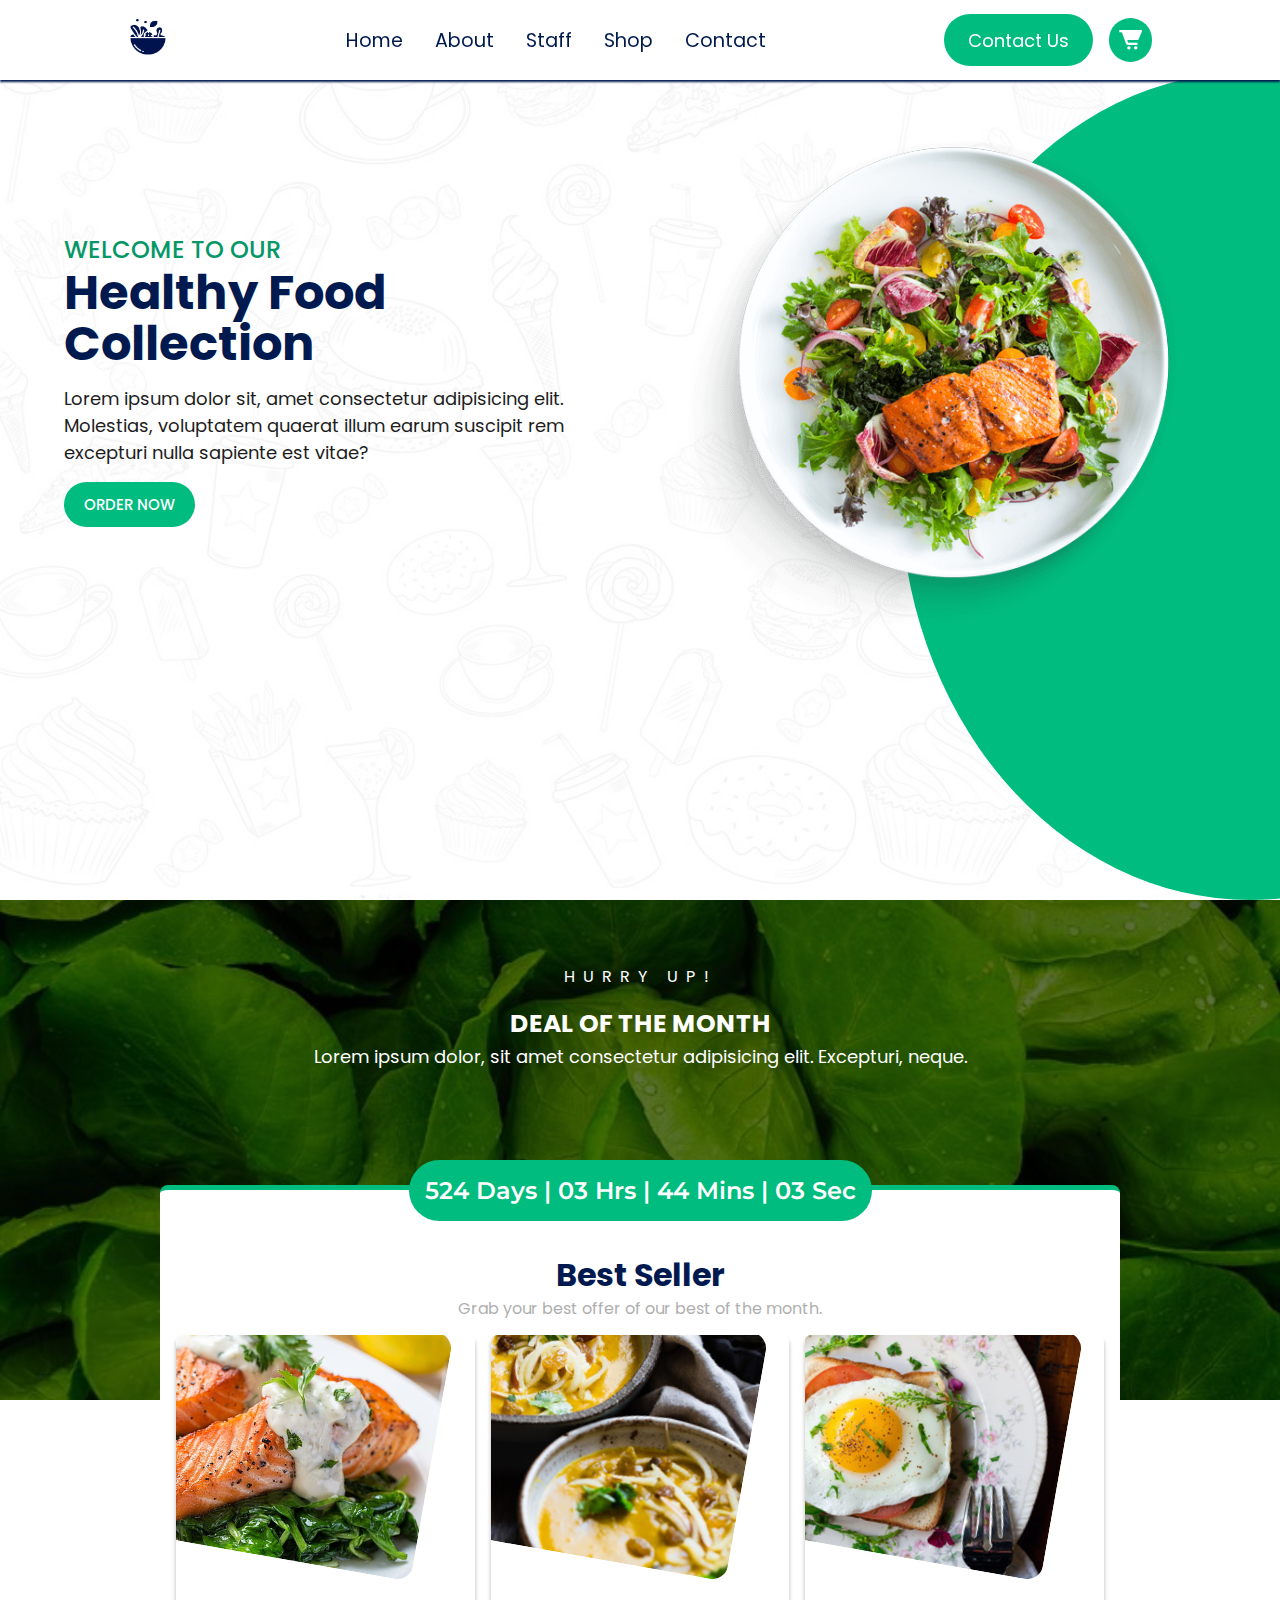
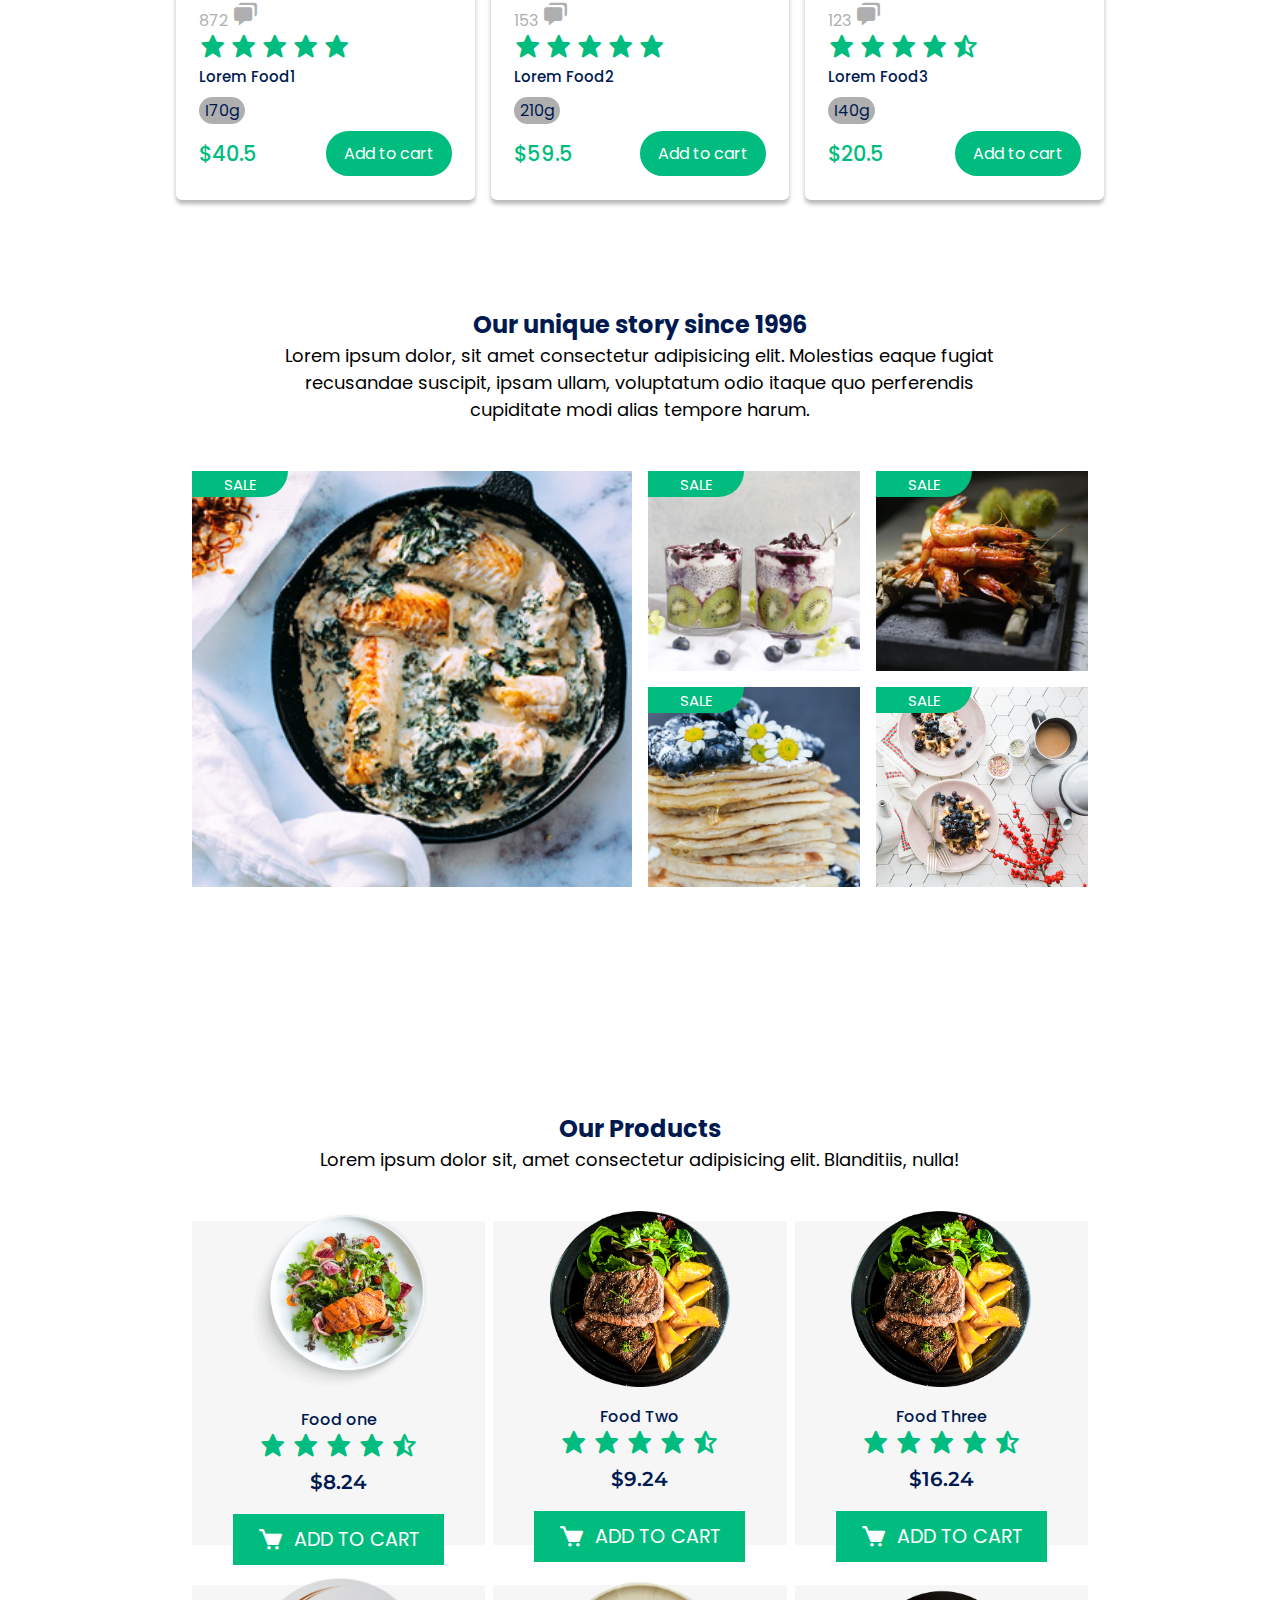
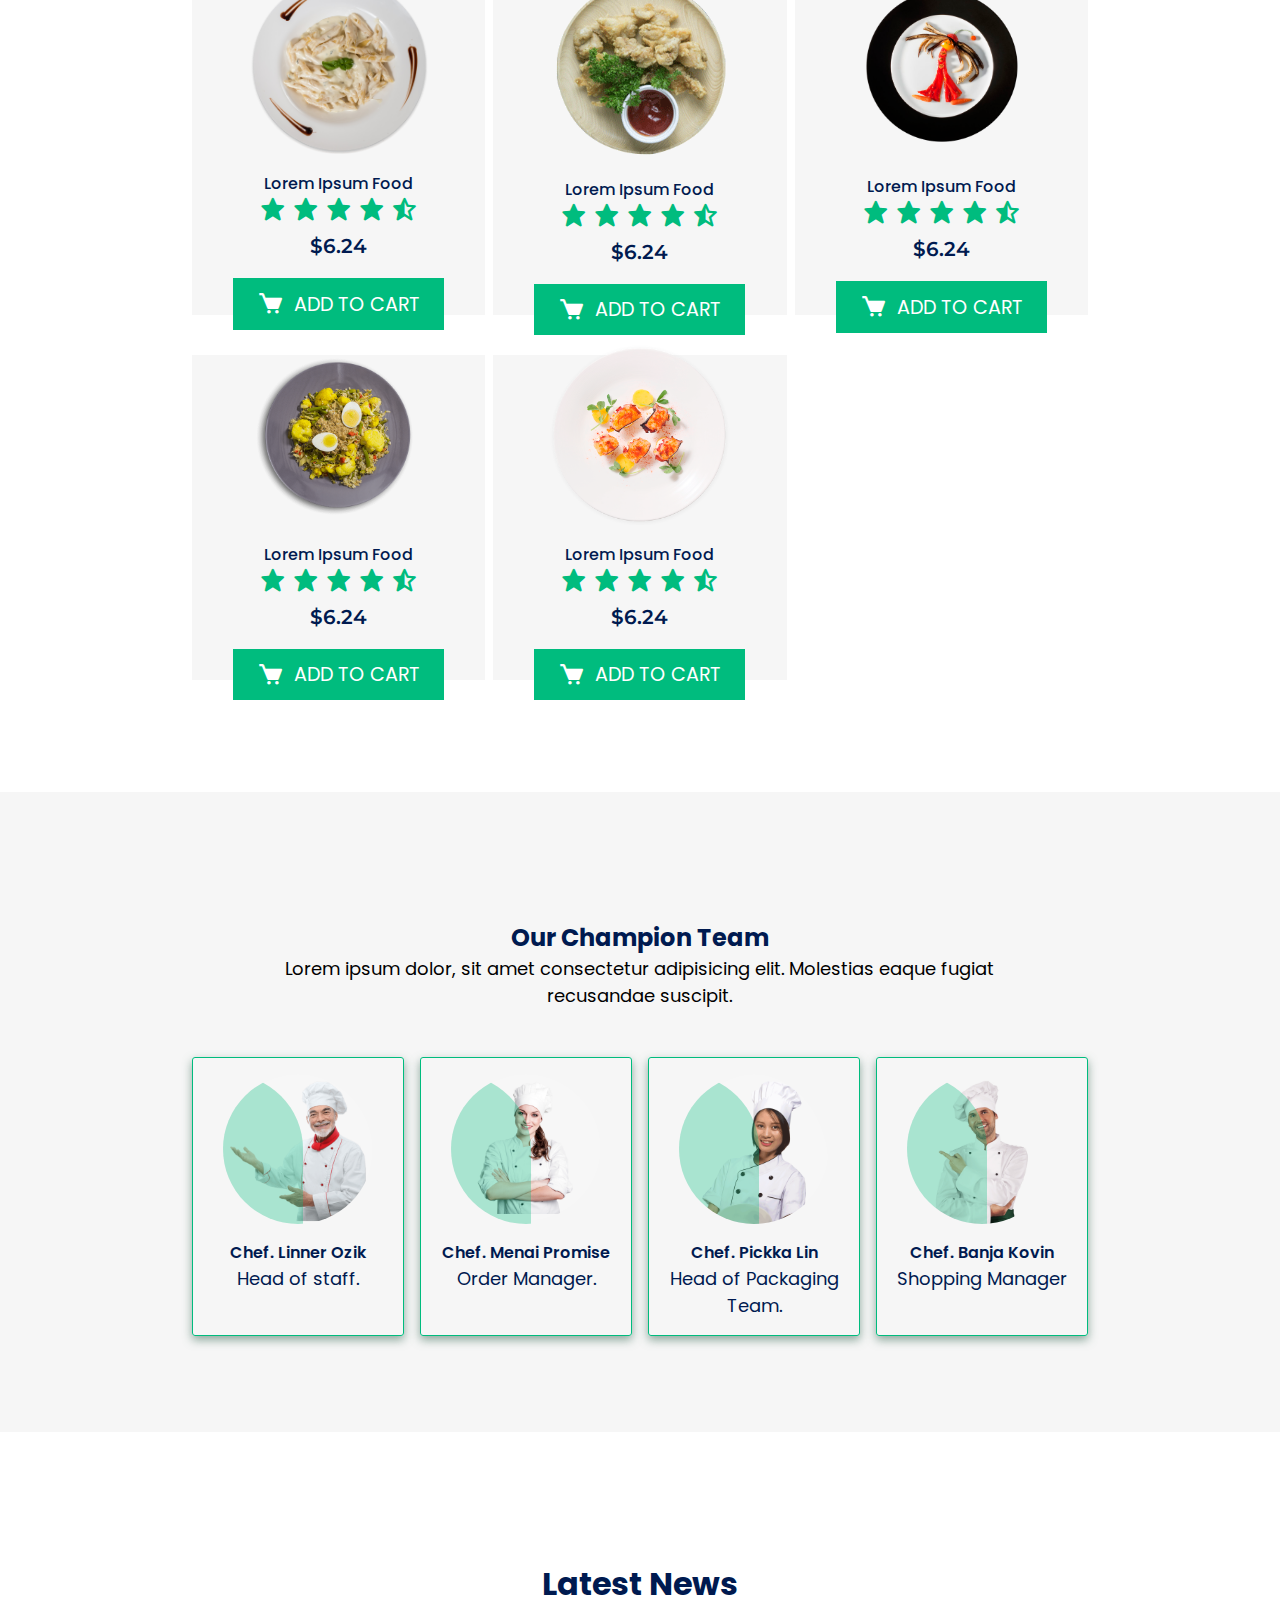
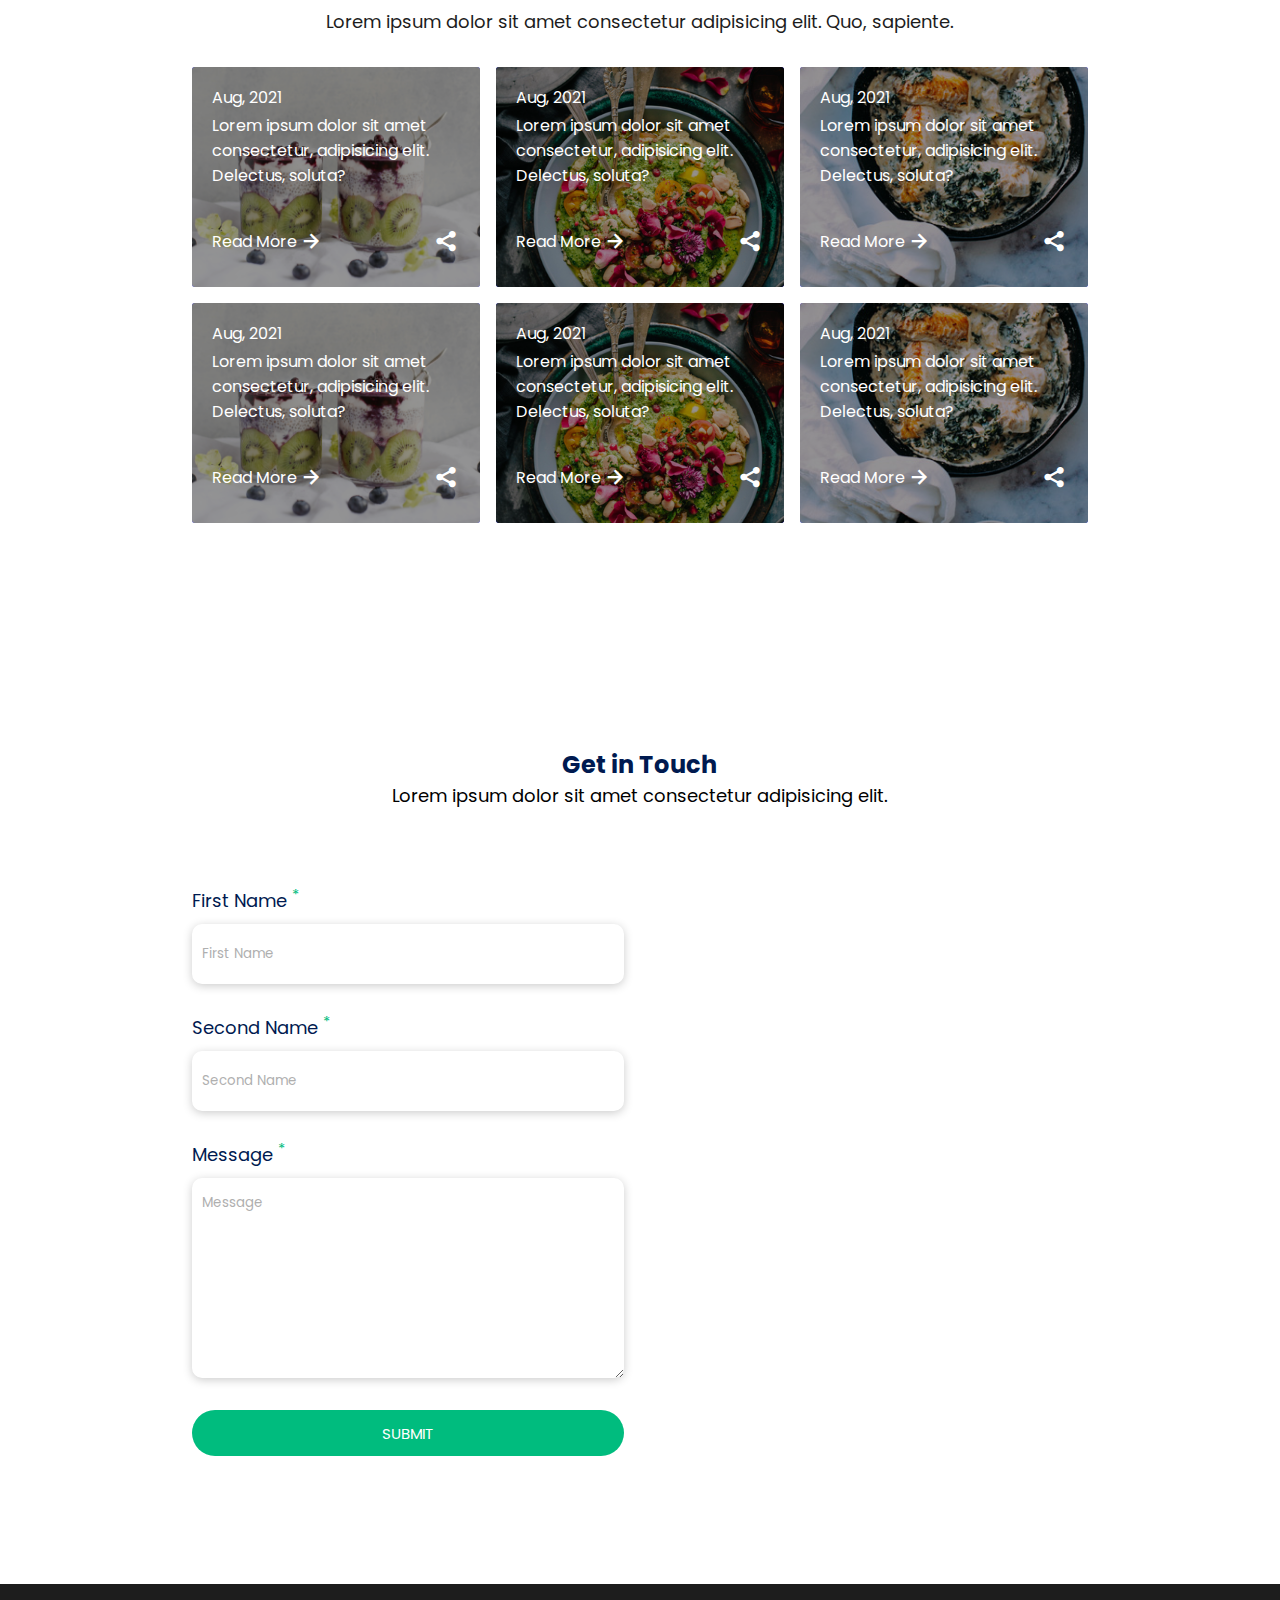
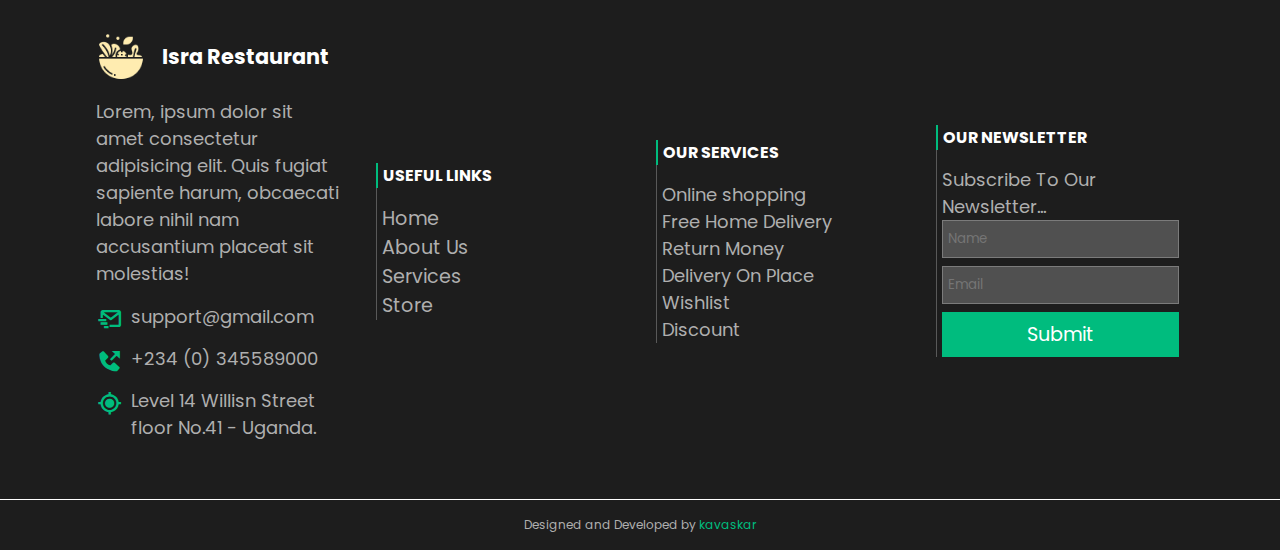
==== commit 3139f27b: "addes something" ====
--- a/index.html
+++ b/index.html
@@ -666,7 +666,7 @@
 
     </div>
     <div class="copyrightDiv">
-        Designed and Developed by <span>Israel Abaho</span>
+        Designed and Developed by <span>kavaskar</span>
     </div>
 </section>
 
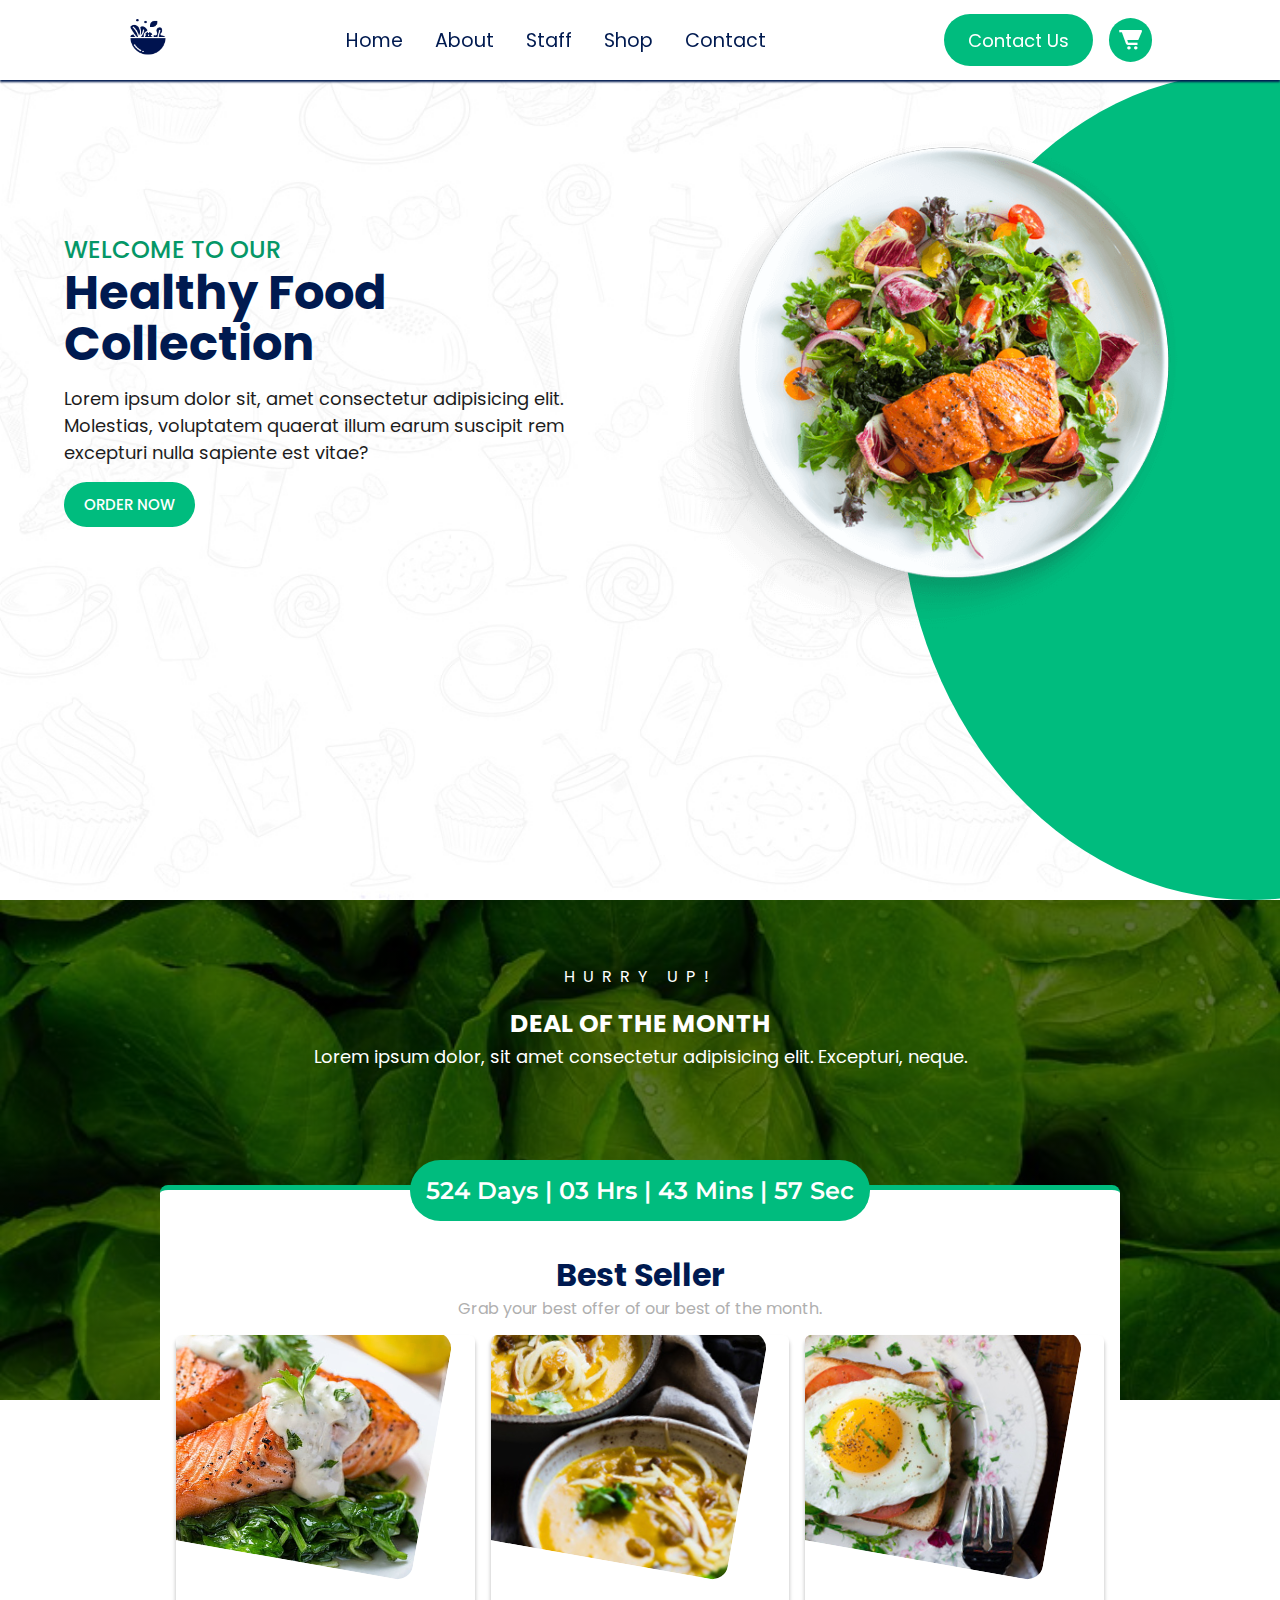
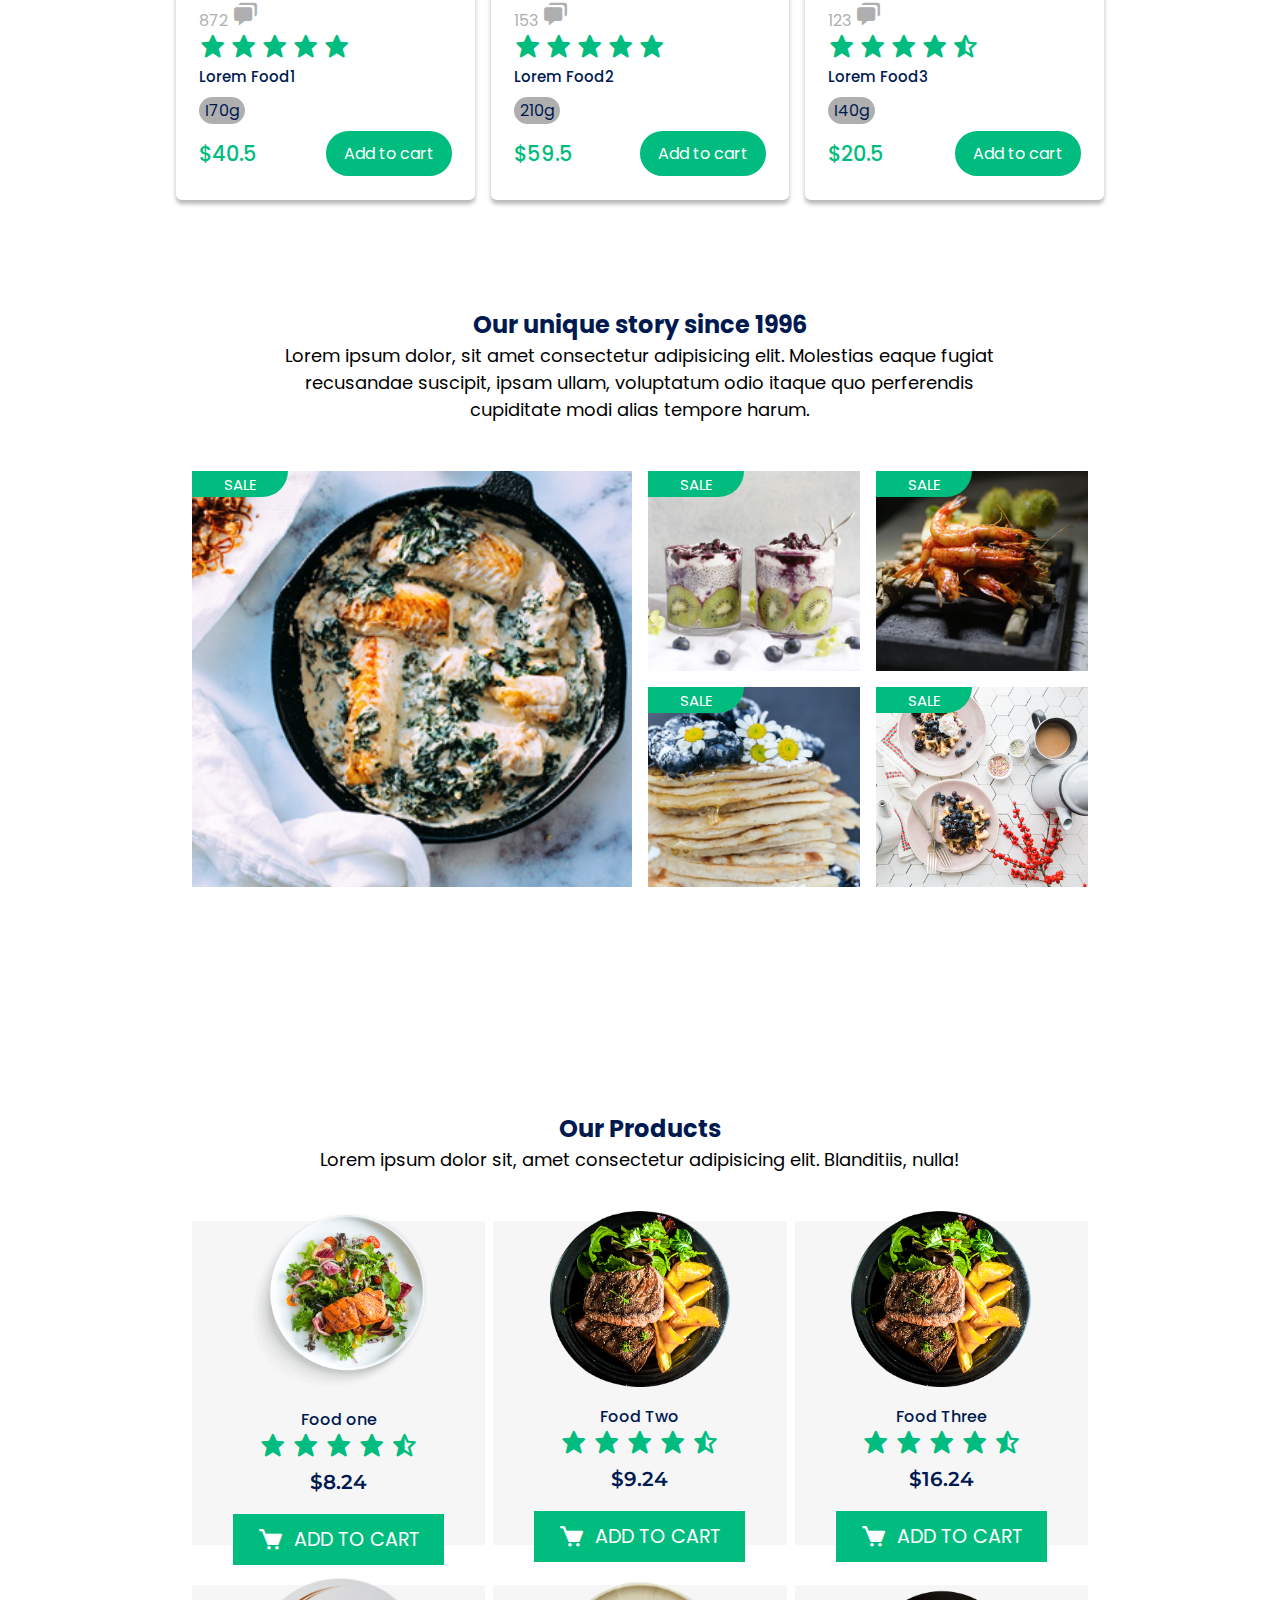
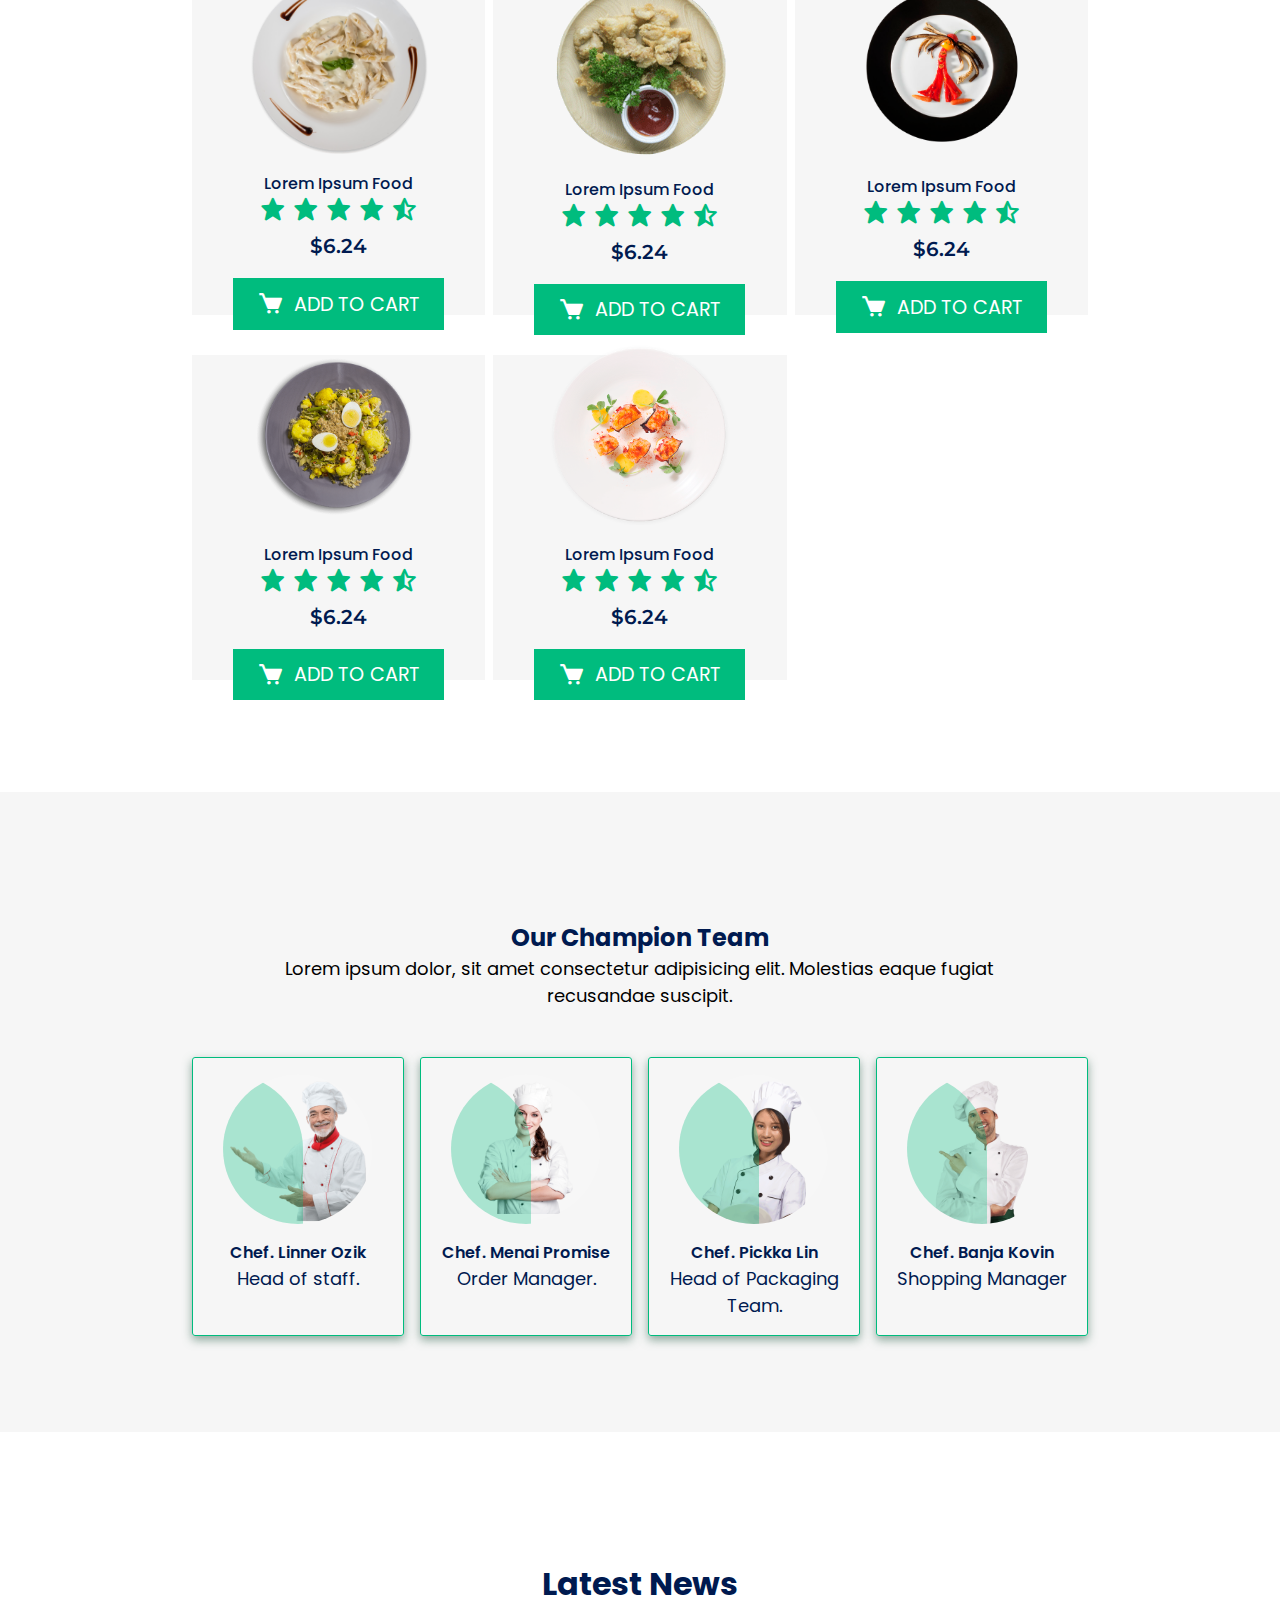
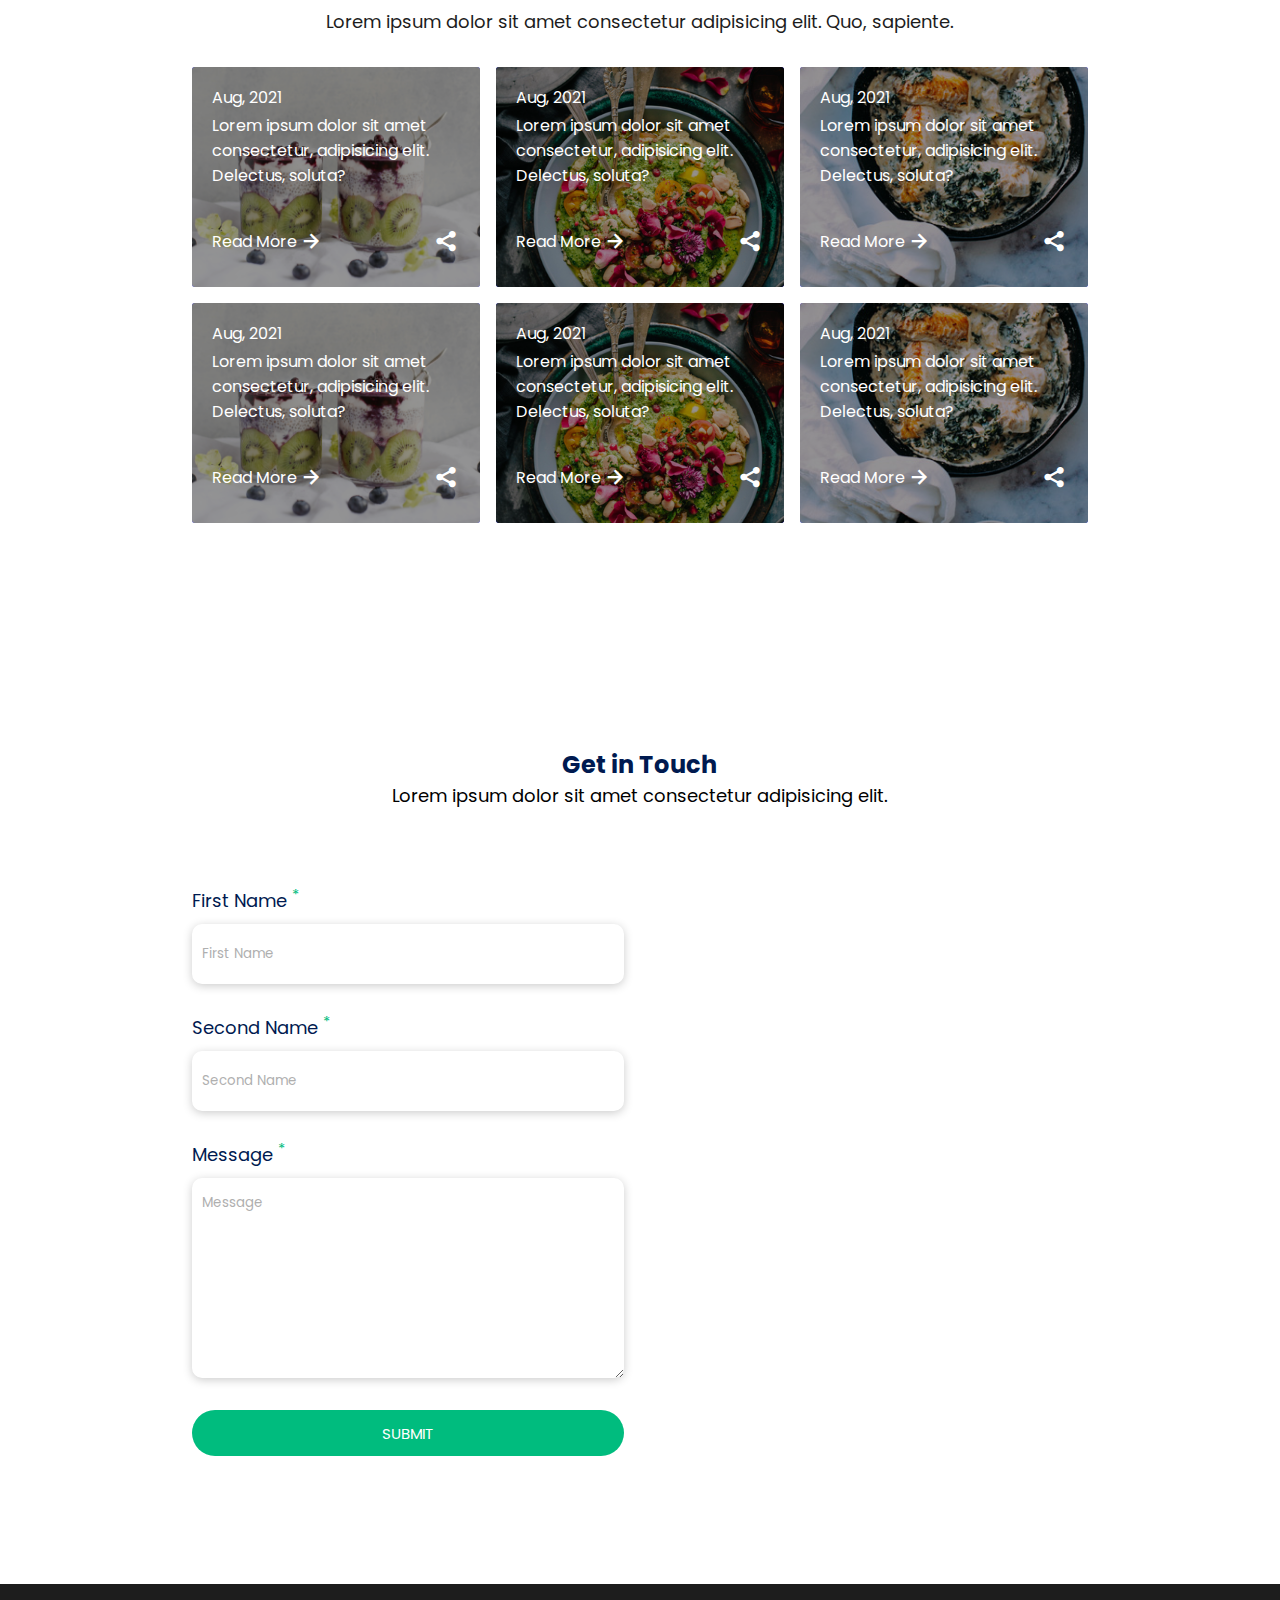
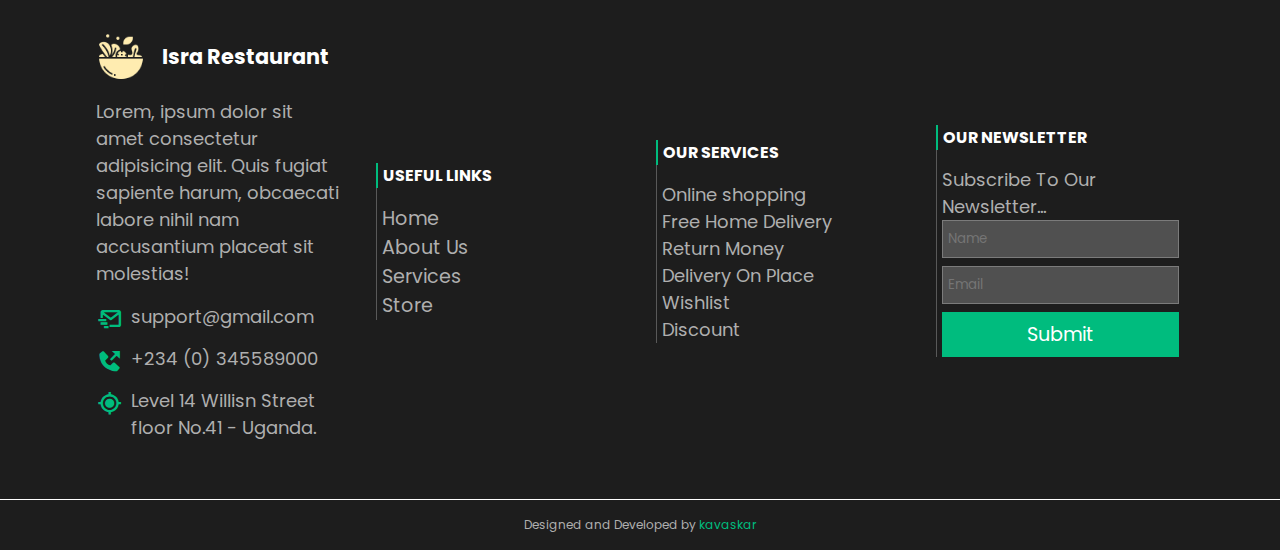
==== commit 367a5760: "added some more" ====
--- a/index.html
+++ b/index.html
@@ -4,7 +4,7 @@
     <meta charset="UTF-8">
     <meta http-equiv="X-UA-Compatible" content="IE=edge">
     <meta name="viewport" content="width=device-width, initial-scale=1.0">
-    <title>Isra Restaurant</title>
+    <title>kavaskar Restaurant</title>
     <link rel="stylesheet" href="./main.css">
     <link href='https://unpkg.com/boxicons@2.0.9/css/boxicons.min.css' rel='stylesheet'>
     
